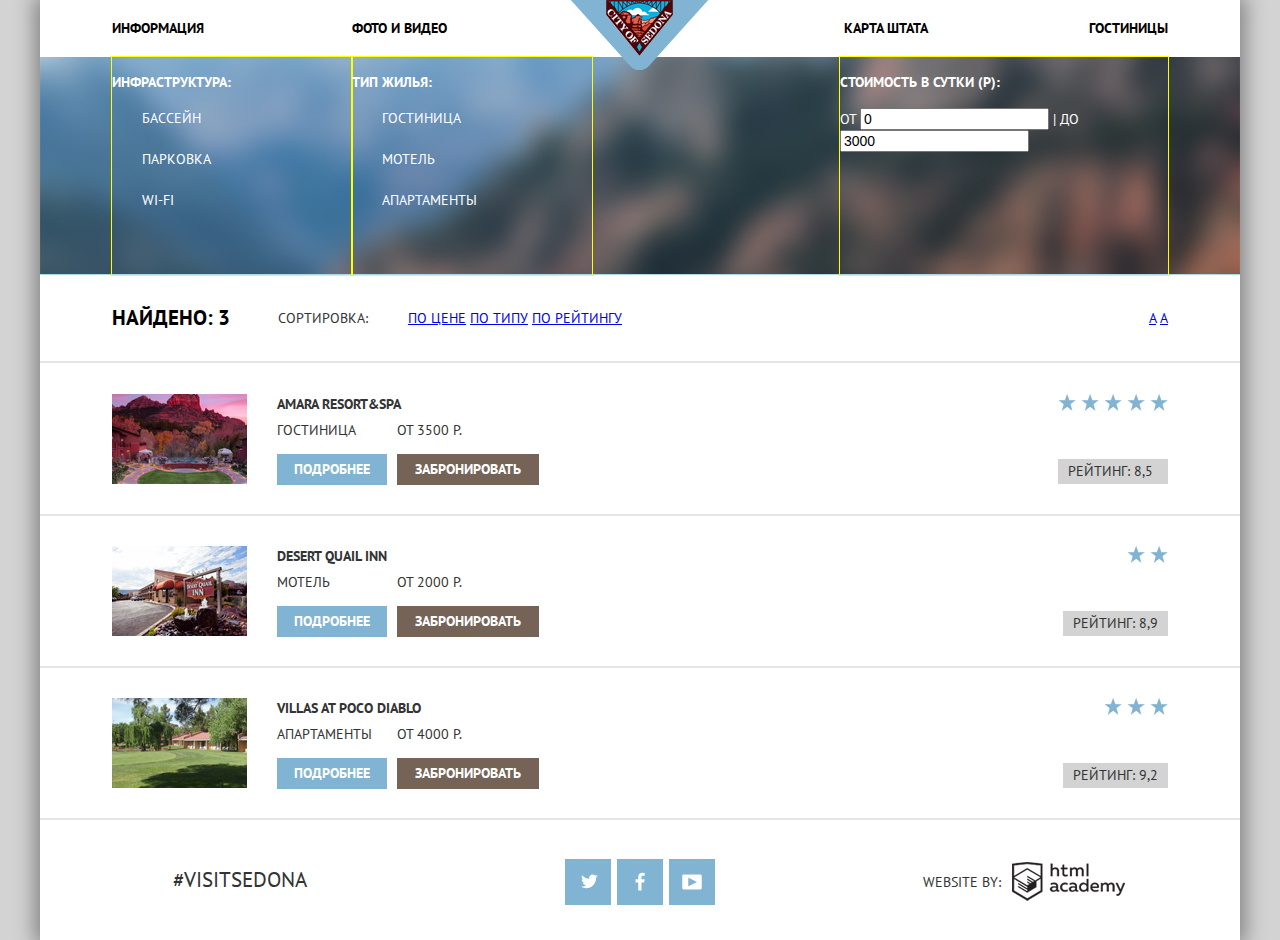
==== hotels.html @ 832a1af1 "Оформила декоративные элементы проекта" ====
<!DOCTYPE html>
<html lang="ru">
  <head>
    <meta charset="utf-8">
    <title>HTML Academy: Sedona</title>
    <link href="https://fonts.googleapis.com/css?family=PT+Sans:400,700&amp;subset=cyrillic" rel="stylesheet">
    <link rel="stylesheet" href="css/normalize.css">
    <link href="css/style.css" rel="stylesheet">
  </head>
  <body>
    <div class="container">
      <header class="main-header">
        <div class="logo">
          <a href="index.html"><img src="img/sedona-logo.png" width="138" height="70" alt="Sedona"></a> <!--лого будет абсолютно спозиционировано-->
        </div>
        <nav class="main-navigation">
          <ul>
            <li>
              <a href="#">Информация</a>
            </li>
            <li>
              <a href="#">Фото и видео</a>
            </li>
            <li>
              <a href="#">Карта штата</a>
            </li>
            <li>
              <a href="#" class="active">Гостиницы</a>
            </li>
          </ul>
        </nav>
      </header>
      <main>
        <div class="content-filter clearfix">
          <form class="appointment-form" action="#" method="post">
            <fieldset class="content-filter-item">
              <legend class="content-filter-title">Инфраструктура:</legend>
              <label class="checkbox">
                <input type="checkbox" name="pool">
              Бассейн</label>
              <label class="checkbox">
                <input type="checkbox" name="parking">
              Парковка</label>                 
              <label class="checkbox">
                <input type="checkbox" name="wifi">  
              Wi-Fi</label>             
            </fieldset>
            <fieldset class="content-filter-item">
              <legend class="content-filter-title">Тип жилья:</legend>
              <label class="checkbox">
                <input type="checkbox" name="hotel" checked>
              Гостиница</label>
              <label class="checkbox">
                <input type="checkbox" name="motel">
              Мотель</label>
              <label class="checkbox">
                <input type="checkbox" name="apartments">
              Апартаменты</label>
            </fieldset>
            <fieldset class="content-filter-item">
              <legend class="content-filter-title">Стоимость в сутки (Р):</legend>
              <div class="price-input">
                От <input class="min-price" type="number" value="0">
                <span class="separator">|</span>
                До <input class="max-price" type="number" value="3000">
              </div><!--ползунок на CSS-->
            </fieldset>
          </form>
        </div>
        <div class="sort-results clearfix">
          <b class="sort-results-item title">Найдено: <span>3</span></b>
          <span class="sort-results-item">Сортировка:</span>
          <ul class="sort-results-item">
            <li>
              <a class="btn active" href="#">По цене</a>
            </li>
            <li>
              <a class="btn" href="#">По типу</a>
            </li>
            <li>
              <a class="btn" href="#">По рейтингу</a>
            </li>
          </ul>
          <div class="sort-results-item how">
            <a class="btn" href="#">a</a>
            <a class="btn" href="#">a</a>
          </div>
        </div>      
        <div class="hotels clearfix">
          <div class="hotel-item photo">
            <img src="img/hotel-photo-1.jpg" width="135" height="90" alt="Amara Resort&amp;SPA">
          </div>
          <div class="hotel-item about">
            <p class="hotel-title">Amara Resort&amp;SPA</p>
            <div class="hotel-about-column">
              <p>Гостиница</p>
              <div class="hotel-about-btn more">
                <a href="#">Подробнее</a>
              </div>
            </div>
            <div class="hotel-about-column">
              <p>от 3500 Р.</p>
              <div class="hotel-about-btn booking">
                <a href="#">Забронировать</a>
              </div>
            </div>    
          </div>
          <div class="hotel-item rating">
            <div class="rating-stars">
              <span></span><span></span><span></span><span></span><span></span>
            </div>
            <div class="rating-number">
              <span>Рейтинг: 8,5</span>
            </div>
          </div>
        </div>
        <div class="hotels">
          <div class="hotel-item photo">
            <img src="img/hotel-photo-2.jpg" width="135" height="90" alt="Desert Quail Inn">
          </div>
          <div class="hotel-item about">
            <p class="hotel-title">Desert Quail Inn</p>
            <div class="hotel-about-column">
              <p>Мотель</p>
              <div class="hotel-about-btn more">
                <a href="#">Подробнее</a>
              </div>
            </div>
            <div class="hotel-about-column">
              <p>от 2000 Р.</p>
              <div class="hotel-about-btn booking">
                <a href="#">Забронировать</a>
              </div>
            </div>
          </div>
          <div class="hotel-item rating">
            <div class="rating-stars">
              <span></span><span></span>
            </div>
            <div class="rating-number">
              <span>Рейтинг: 8,9</span>
            </div>
          </div>
        </div>
        <div class="hotels">
          <div class="hotel-item photo">
            <img src="img/hotel-photo-3.jpg" width="135" height="90" alt="Villas at Poco Diablo">
          </div>
          <div class="hotel-item about">
            <p class="hotel-title">Villas at Poco Diablo</p>
            <div class="hotel-about-column">
              <p>Апартаменты</p>
              <div class="hotel-about-btn more">
                <a href="#">Подробнее</a>
              </div>
            </div>
            <div class="hotel-about-column">
              <p>от 4000 Р.</p>
              <div class="hotel-about-btn booking">
                <a href="#">Забронировать</a>
              </div>
            </div>
          </div>
          <div class="hotel-item rating">
            <div class="rating-stars">
              <span></span><span></span><span></span>
            </div>
            <div class="rating-number">
              <span>Рейтинг: 9,2</span>
            </div>
          </div>
        </div>
      </main>
      <footer class="main-footer clearfix">
        <div class="footer-block hashtag">
          <span>#VISITSEDONA</span>
        </div>
        <div class="footer-block social">
          <a class="social-btn social-btn-tw" href="#"></a>
          <a class="social-btn social-btn-fb" href="#"></a>
          <a class="social-btn social-btn-ytb" href="#"></a>
        </div>
        <div class="footer-block copyright">
          <p>WEBSITE BY:</p>
          <a class="btn" href="https://htmlacademy.ru">
          </a>
        </div>
      </footer>
    </div>
  </body>
</html>
---- css/style.css ----
body {
    min-width: 1280px;
    margin: 0;
    padding: 0;
    font-size: 14px;
    line-height: 21px;
    color: #333333;
    font-weight: normal;
    font-family: "PT Sans", "Arial";
    text-transform: uppercase;
    background: lightgrey;
}

.clearfix::after {
  content: "";
  display: table;
  clear: both;
}
    
h2 {
    margin: 0;
    padding: 0;
    font-size: 21px;
    line-height: 26px;
    color: #000000;
    font-weight: bold;
} 
    
b {
    font-size: 21px;
    line-height: 21px;
    color: #000000;
    font-weight: bold;
}   
    
p, 
b {
    margin: 0;
    padding: 0;
}     
    
.container {
    width: 1200px;
    margin: 0 auto;
    background: #ffffff;
    box-shadow: 0 0 20px 5px grey;
}  

.main-header {
    position: relative;
}

.main-navigation {
    min-height: 56px;
    margin: 0;
    padding: 0 72px;
}
    
.main-navigation ul {
    margin: 0;
    padding: 0;
    list-style: none;
    font-size: 0;
}    

.main-navigation li {
    display: inline-block;
    width: 240px;
    height: 56px;
    margin: 0;
    padding: 0;
    line-height: 56px;
}

.main-navigation li:first-child,
.main-navigation li:nth-child(2) {
    text-align: left;
}
    
.main-navigation li:last-child,
.main-navigation li:nth-last-child(2){
    text-align: right;
}

.main-navigation li:nth-child(3) {
    margin-left: 96px;
}

.main-navigation a {
    text-decoration: none;
    font-size: 14px;
    line-height: 21px;
    font-weight: bold;
    vertical-align: middle;
    color: #000000;
}
 
.logo {
    position: absolute;
    z-index: 10;
    left: 50%;
    margin-left: -69px;
}

.logo img {
    width: 138px;
    height: 70px;
}
 
.promo-image {
    width: 1200px;
    min-height: 510px;
    padding-top: 1px;
    text-align: center;
    background: lightblue url("../img/promo-background.jpg");
    }
     
.welcome {
    margin-top: 75px;
    margin-bottom: 6px;
}

.welcome img {
    width: 188px;
    height: 45px;
}

.to-the-gorgeous img {
     width: 256px;
     height: 30px;
}

.sedona {
    margin-top: 45px;
    margin-bottom: 50px;
}

.sedona img {
    width: 458px;
    height: 78px;
}

.because img {
    width: 296px;
    height: 80px;
}

.content-about {
    width: 576px;
    min-height: 155px;
    margin: 0 auto;
    padding-top: 58px;
    padding-left: 40px;
    padding-right: 40px;
    text-align: center;
}

.content-about h2 {
    margin-bottom: 30px;
 }
 
 .feauters {
    min-height: 256px;
}


.feauters.with-photo {
    background-color: #81b3d2;
    color: #ffffff;
}

 .feauters-item.photo {
    width: 800px;
    line-height: 0;
   }    
    
.feauters-item {
    float: left;
    width: 400px;
    min-height: 256px;
    text-align: center;
}  

.feauters-item img {
    width: 800px;
    height: 256px;
}

.with-icon .feauters-item {
    min-height: 330px;
}

.feauters-name {
    display: block;
    margin-top: 56px;
    margin-left: 135px;
    margin-right: 135px;
}

.with-icon .feauters-name {
    position: relative;
    padding-top: 106px;
}

.with-icon .feauters-name::before {
    content: "";
    position: absolute;
    top: 6px;
    left: 50%;
    margin-left: -40px;
    display: block;
    width: 80px;
    height: 80px;
    background: url("../img/sprite-icons.png") no-repeat;
}

.feauters-name.housing::before {
    background-position: -2px -85px;
}

.feauters-name.food::before {
    background-position: -2px -5px;
}

.feauters-name.souvenirs::before {
    background-position: 2px -168px;
}


.with-photo .feauters-name {
    color: #ffffff;
} 

.feauters-name span {
    display: inline-block;
    vertical-align: top;
    white-space: nowrap;
}

.feauters.last {
    background-color: lightgrey;
}

.feauters.last .feauters-name {
    margin-top: 48px;
}

.feauters-item p {
    margin-left: 65px;
    margin-right: 65px;
}

.with-photo p {
    margin-left: 35px;
    margin-right: 35px;
}

.with-photo span {
    display: inline-block;
    white-space: nowrap;
}

.with-icon p {
    margin-top: 26px;
    margin-left: 50px;
    margin-right: 50px;
}

.feauter-number {
    margin-top: 24px;
    margin-bottom: 24px;
}
    
.feauters-item.photo {
    width: 800px;
}    
     
.search {
    width: 576px;
    min-height: 236px;
    margin: 0 auto;
    padding-top: 56px;
    padding-left: 42px;
    padding-right: 42px;
    text-align: center;
}   
    
.search h2 {
    font-size: 30px;
    margin-bottom: 32px;
}  

.search span {
    display: inline-block;
    vertical-align: top;
    white-space: nowrap;
}
    
.map {
    position: relative;
    width: 1200px;
    height: 473px;
}    
    
.form {
    position: absolute;
    top: -86px;
    left: 50%;
    margin-left: -284px;
    width:568px;
    height: 482px;
    background: #ffffff;
}

.search-hotel .form-title {
    height: 86px;
    background: #766357;
    line-height: 86px;
    text-align: center;
    vertical-align: middle;
    font-size: 21px;
    font-weight: bold;
    color: #ffffff;
}

.search-form {
    width: 458px;
    height: 286px;
    margin: 53px 56px;
}

.search-element {
    width: 458px;
    height: 38px;
    font-weight: bold;
    padding: 0;
    margin: 0;
    margin-bottom: 30px;
    text-align: left;
    line-height: 38px;
    vertical-align: middle;
}

.search-element input[type="date"] {
    display: inline-block;
    vertical-align: top;
    width: 345px;
    height: 38px;
    background:gray;
    border: none;
}

.input-date {
    display: inline-block;
    text-align: right;
}

.calendar {
    display: none;
}

.btn.find {
    background: #81b3d2;
}

.main-footer {
    font-size: 0;
    text-align: center;
}
    
.footer-block {
    float: left;
    width: 400px;
    min-height: 120px;
    line-height: 120px;
    font-size: 21px;
    vertical-align: middle;
}

.footer-block p {
    display: inline-block;
    vertical-align: middle;
    font-size: 14px;
    line-height: 0;
} 

.social-btn {
    position: relative;
    display: inline-block;
    vertical-align: middle;
    width: 46px;
    height: 46px;
    background-color: #81b3d2;
}

.social-btn:hover {
    background-color: #669ec0;
}

.social-btn:active {
    background-color: #5496bd;
}

.social-btn::before,
.social-btn:active::before {
    content: "";
    position: absolute;
    top: 50%;
    left: 50%;
    width: 20px;
    height: 20px;
    margin-left: -10px;
    margin-top: -10px;
    background: url("../img/spritesheet.png") no-repeat;
}

.social-btn.social-btn-tw::before {
    background-position: -2px -372px;
}

.social-btn.social-btn-fb::before {
    background-position: 0px -289px;
}

.social-btn.social-btn-ytb::before {
    background-position: -5px -422px;
}

.social-btn:active::before {
    opacity: 0.3;
}

.copyright .btn {
    display: inline-block;
    vertical-align: middle;
    width: 150px;
    height: 50px;
    background: url("../img/sprite-logo.png") no-repeat 0 0;
}

.copyright .btn:hover {
    background-position: 0 -98px;
}

.copyright .btn:active {
    background-position: 0 -49px;
}

/*hotels.html*/

.content-filter {
    padding-left: 72px;
    padding-right: 72px;
    padding-top: 1px;
    color: #ffffff;
    background: lightblue 

url("../img/filter-promo-background.jpg") no-repeat;
}   
    
.content-filter-item {
    float: left;
    width: 240px;
    min-height: 218px;
    margin: 0;
    padding: 0;
    outline: 1px solid yellow;
}

.content-filter-item:last-child {
    float: right;
    width: 328px;
}

.content-filter-title {
    padding-top: 15px;
    padding-bottom: 15px;
    font-weight: bold;
}

input[type="checkbox"] {
    display: none;
}

label.checkbox {
    display: block;
    margin-left: 30px;
    margin-bottom: 20px;
    cursor: pointer;
    
}
    
fieldset {
    border: none;
}    
    
.sort-results {
    min-height: 86px;
    margin-bottom: 1px;
    padding-right: 72px;
    padding-left: 72px;
    vertical-align: middle;
    line-height: 86px;
    border-bottom: 2px solid #e5e5e5;
}    
    
.sort-results-item {
    float:left;
    max-width: 600px;
    margin: 0;
    padding: 0;
    text-align: left;
}

.sort-results-item:last-child {
    float: right;
}

.sort-results-item li {
    display: inline-block;
    vertical-align: top;
}

.sort-results-item.title {
    width: 136px;
    margin-right: 30px;
    vertical-align: middle;
    line-height: 86px;
}
    
span.sort-results-item {
    margin-right: 40px;
} 

.hotels {
    padding-right: 72px;
    padding-left: 72px;
    min-height: 150px;
    border-bottom: 2px solid #e5e5e5;
}

.hotel-item {
    float: left;
    min-height: 90px;
    margin-top: 30px;
}
    
.hotel-item:last-child {
    float: right;
}    

.hotel-item.photo {
    float: left;
    width: 135px;
    margin-right: 30px;
    line-height: 0;
}

.hotel-item.about {
    min-width: 260px;
}

.hotel-title {
    font-weight: bold;
    margin: 0;
    padding: 0;
    margin-bottom: 5px;
}

.hotel-about-column {
    display: inline-block;
    vertical-align: top;
    margin-right: 6px;
}

.hotel-about-column p {
    margin-bottom: 13px;
}

.hotel-about-btn {
    text-decoration: none;
    text-align: center;
    padding: 5px 0;
}

.hotel-about-btn a{
    text-decoration: none;
    color: #ffffff;
    font-weight: bold;
}

.hotel-about-btn.more {
    width: 110px;
    background-color: #81b3d2;
}

.hotel-about-btn.booking {
    width: 142px;
    background-color: #766357;
}

.rating-number {
    margin-top: 44px;
    padding: 2px 10px;
    background: lightgrey;
}

.rating-stars {
    text-align: right;
}

.rating-stars span {
    display: inline-block;
    vertical-align: top;
    margin-right: 5px;
    width: 18px;
    height: 18px;
    background: url("../img/spritesheet.png") no-repeat -5px -347px;
}

.rating-stars span:last-child {
    margin-right: 0;
}
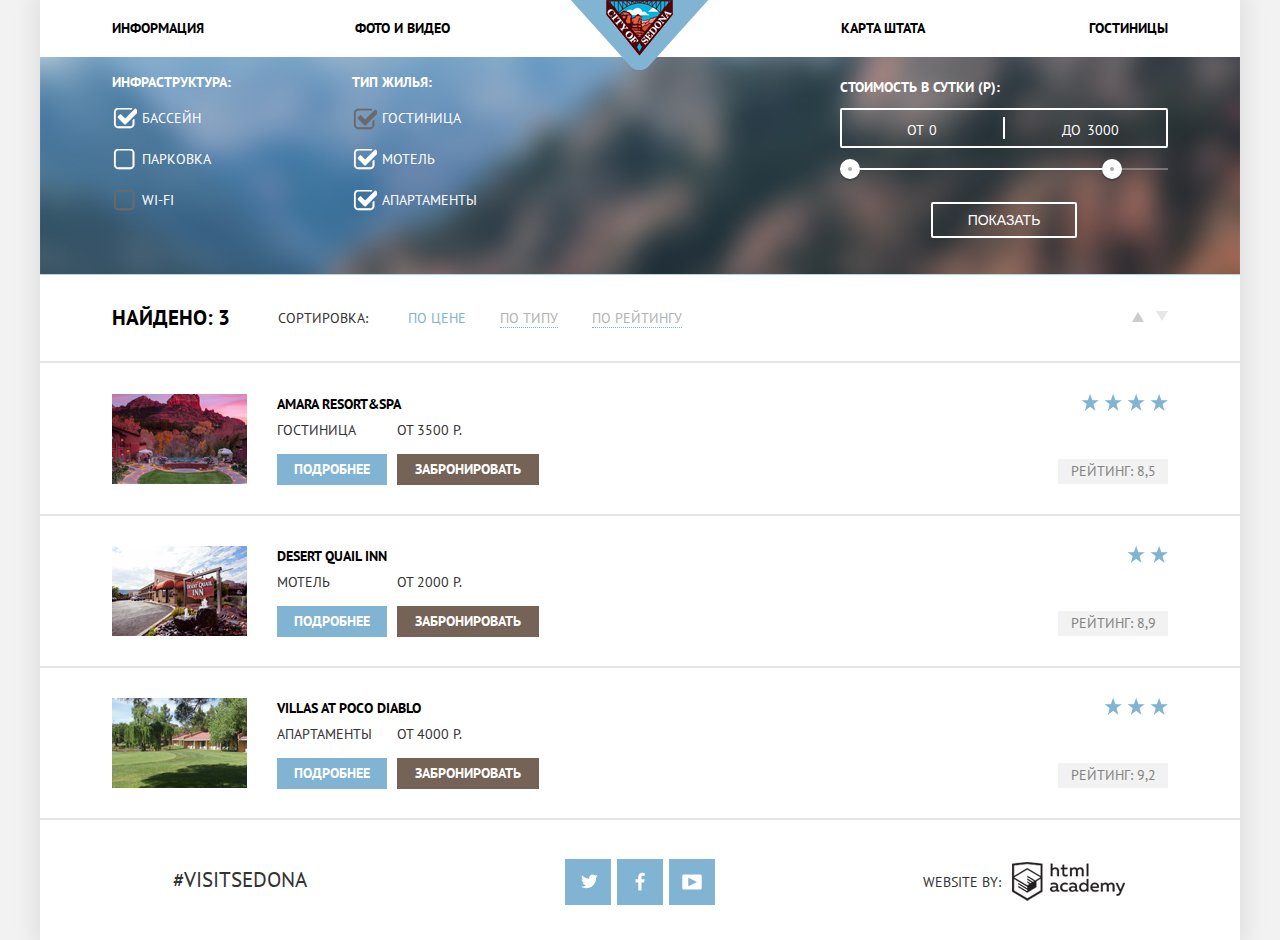
==== commit 207938ee: "Оформила контент личного проекта" ====
--- a/hotels.html
+++ b/hotels.html
@@ -1,4 +1,4 @@
-<!DOCTYPE html>
+﻿<!DOCTYPE html>
 <html lang="ru">
   <head>
     <meta charset="utf-8">
@@ -11,21 +11,21 @@
     <div class="container">
       <header class="main-header">
         <div class="logo">
-          <a href="index.html"><img src="img/sedona-logo.png" width="138" height="70" alt="Sedona"></a> <!--лого будет абсолютно спозиционировано-->
+          <a href="index.html"><img src="img/sedona-logo.png" width="138" height="70" alt="Sedona"></a> 
         </div>
         <nav class="main-navigation">
           <ul>
-            <li>
+            <li class="main-navigation-item">
               <a href="#">Информация</a>
             </li>
-            <li>
+            <li class="main-navigation-item">
               <a href="#">Фото и видео</a>
             </li>
-            <li>
+            <li class="main-navigation-item">
               <a href="#">Карта штата</a>
             </li>
-            <li>
-              <a href="#" class="active">Гостиницы</a>
+            <li class="main-navigation-item">
+              <a href="hotels.html">Гостиницы</a>
             </li>
           </ul>
         </nav>
@@ -36,34 +36,56 @@
             <fieldset class="content-filter-item">
               <legend class="content-filter-title">Инфраструктура:</legend>
               <label class="checkbox">
-                <input type="checkbox" name="pool">
-              Бассейн</label>
+                <input type="checkbox" checked name="pool">
+                <span class="checkbox-indicator"></span>
+                Бассейн
+              </label>
               <label class="checkbox">
                 <input type="checkbox" name="parking">
-              Парковка</label>                 
-              <label class="checkbox">
-                <input type="checkbox" name="wifi">  
-              Wi-Fi</label>             
+                <span class="checkbox-indicator"></span>
+                Парковка
+              </label>                 
+              <label class="checkbox">
+                <input type="checkbox" name="wifi" disabled>
+                <span class="checkbox-indicator"></span>
+                Wi-Fi
+              </label>             
             </fieldset>
             <fieldset class="content-filter-item">
               <legend class="content-filter-title">Тип жилья:</legend>
               <label class="checkbox">
-                <input type="checkbox" name="hotel" checked>
-              Гостиница</label>
-              <label class="checkbox">
-                <input type="checkbox" name="motel">
-              Мотель</label>
-              <label class="checkbox">
-                <input type="checkbox" name="apartments">
-              Апартаменты</label>
+                <input type="checkbox" name="hotel" checked disabled>
+                <span class="checkbox-indicator"></span>
+                Гостиница
+              </label>
+              <label class="checkbox">
+                <input type="checkbox" name="motel" checked>
+                <span class="checkbox-indicator"></span>
+                Мотель
+              </label>
+              <label class="checkbox">
+                <input type="checkbox" name="apartments" checked>
+                <span class="checkbox-indicator"></span>
+                Апартаменты
+              </label>
             </fieldset>
-            <fieldset class="content-filter-item">
+            <fieldset class="content-filter-item filter-range">
               <legend class="content-filter-title">Стоимость в сутки (Р):</legend>
               <div class="price-input">
-                От <input class="min-price" type="number" value="0">
-                <span class="separator">|</span>
-                До <input class="max-price" type="number" value="3000">
-              </div><!--ползунок на CSS-->
+                <label class="min-price">от <input type="text" name="min-price" value="0"></label>
+                <label class="max-price">до <input type="text" name="max-price" value="3000"></label>
+              </div>
+              <div class="range-controls">
+                <div class="scale">
+                  <div class="bar">
+                  </div>
+                  <div class="range-toggle range-toggle-min">
+                  </div>
+                  <div class="range-toggle range-toggle-max">
+                  </div>
+                </div>
+              </div>
+              <button class="btn-transparent" type="submit">Показать</button>
             </fieldset>
           </form>
         </div>
@@ -72,18 +94,18 @@
           <span class="sort-results-item">Сортировка:</span>
           <ul class="sort-results-item">
             <li>
-              <a class="btn active" href="#">По цене</a>
+              <a class="btn sorting active" href="#">По цене</a>
             </li>
             <li>
-              <a class="btn" href="#">По типу</a>
+              <a class="btn sorting" href="#">По типу</a>
             </li>
             <li>
-              <a class="btn" href="#">По рейтингу</a>
+              <a class="btn sorting" href="#">По рейтингу</a>
             </li>
           </ul>
-          <div class="sort-results-item how">
-            <a class="btn" href="#">a</a>
-            <a class="btn" href="#">a</a>
+          <div class="sort-results-item">
+            <a class="btn arrow arrow-down" href="#"></a>
+            <a class="btn arrow arrow-up active" href="#"></a>
           </div>
         </div>      
         <div class="hotels clearfix">
@@ -91,7 +113,7 @@
             <img src="img/hotel-photo-1.jpg" width="135" height="90" alt="Amara Resort&amp;SPA">
           </div>
           <div class="hotel-item about">
-            <p class="hotel-title">Amara Resort&amp;SPA</p>
+            <a class="hotel-title" href="#">Amara Resort&amp;SPA</a>
             <div class="hotel-about-column">
               <p>Гостиница</p>
               <div class="hotel-about-btn more">
@@ -107,7 +129,7 @@
           </div>
           <div class="hotel-item rating">
             <div class="rating-stars">
-              <span></span><span></span><span></span><span></span><span></span>
+              <span></span><span></span><span></span><span></span>
             </div>
             <div class="rating-number">
               <span>Рейтинг: 8,5</span>
@@ -119,7 +141,7 @@
             <img src="img/hotel-photo-2.jpg" width="135" height="90" alt="Desert Quail Inn">
           </div>
           <div class="hotel-item about">
-            <p class="hotel-title">Desert Quail Inn</p>
+            <a class="hotel-title" href="#">Desert Quail Inn</a>
             <div class="hotel-about-column">
               <p>Мотель</p>
               <div class="hotel-about-btn more">
@@ -147,7 +169,7 @@
             <img src="img/hotel-photo-3.jpg" width="135" height="90" alt="Villas at Poco Diablo">
           </div>
           <div class="hotel-item about">
-            <p class="hotel-title">Villas at Poco Diablo</p>
+            <a class="hotel-title" href="#">Villas at Poco Diablo</a>
             <div class="hotel-about-column">
               <p>Апартаменты</p>
               <div class="hotel-about-btn more">
@@ -182,8 +204,7 @@
         </div>
         <div class="footer-block copyright">
           <p>WEBSITE BY:</p>
-          <a class="btn" href="https://htmlacademy.ru">
-          </a>
+          <a class="btn" href="https://htmlacademy.ru"></a>
         </div>
       </footer>
     </div>
--- a/css/style.css
+++ b/css/style.css
@@ -6,9 +6,9 @@
     line-height: 21px;
     color: #333333;
     font-weight: normal;
-    font-family: "PT Sans", "Arial";
+    font-family: "PT Sans", "Arial", san-serif;
     text-transform: uppercase;
-    background: lightgrey;
+    background-color: #f2f2f2;
 }
 
 .clearfix::after {
@@ -42,8 +42,8 @@
 .container {
     width: 1200px;
     margin: 0 auto;
-    background: #ffffff;
-    box-shadow: 0 0 20px 5px grey;
+    background-color: #ffffff;
+    box-shadow: 0 0 20px 5px #dedede;
 }  
 
 .main-header {
@@ -53,37 +53,39 @@
 .main-navigation {
     min-height: 56px;
     margin: 0;
-    padding: 0 72px;
+    padding: 0;
 }
     
 .main-navigation ul {
     margin: 0;
-    padding: 0;
+    padding-left: 6%;
+    padding-right: 6%;
     list-style: none;
     font-size: 0;
+    
 }    
 
-.main-navigation li {
-    display: inline-block;
-    width: 240px;
+.main-navigation-item {
+    display: inline-block;
+    width: 20%;
     height: 56px;
     margin: 0;
-    padding: 0;
     line-height: 56px;
 }
 
-.main-navigation li:first-child,
-.main-navigation li:nth-child(2) {
+.main-navigation-item:first-child,
+.main-navigation-item:nth-child(2) {
     text-align: left;
 }
-    
-.main-navigation li:last-child,
-.main-navigation li:nth-last-child(2){
+
+
+.main-navigation-item:last-child,
+.main-navigation-item:nth-child(3){
     text-align: right;
 }
 
-.main-navigation li:nth-child(3) {
-    margin-left: 96px;
+.main-navigation-item:nth-child(3) {
+    margin-left: 20%;
 }
 
 .main-navigation a {
@@ -94,6 +96,34 @@
     vertical-align: middle;
     color: #000000;
 }
+
+.main-navigation-item:nth-child(2) a {
+    padding-left: 15%;
+}
+
+.main-navigation-item:nth-child(3) a {
+    padding-right: 15%;
+}
+
+.main-navigation a:hover {
+    color: #bcd6e7;
+}
+
+.main-navigation a:active {
+    color: #b7b7b7;
+}
+
+.main-navigation a.active {
+    color: #766357;
+}
+
+.main-navigation a.active:hover {
+    color: #604e43;
+}
+
+.main-navigation a.active:active {
+    color: #d6d0cc;
+}
  
 .logo {
     position: absolute;
@@ -112,8 +142,10 @@
     min-height: 510px;
     padding-top: 1px;
     text-align: center;
-    background: lightblue url("../img/promo-background.jpg");
-    }
+    background:
+    url("../img/promo-background-mask.png") no-repeat 0 454px, 
+    url("../img/promo-background.jpg") no-repeat;
+}
      
 .welcome {
     margin-top: 75px;
@@ -211,7 +243,7 @@
     display: block;
     width: 80px;
     height: 80px;
-    background: url("../img/sprite-icons.png") no-repeat;
+    background: transparent url("../img/sprite-icons.png") no-repeat;
 }
 
 .feauters-name.housing::before {
@@ -238,7 +270,7 @@
 }
 
 .feauters.last {
-    background-color: lightgrey;
+    background-color: #eeeeee;
 }
 
 .feauters.last .feauters-name {
@@ -302,14 +334,15 @@
     height: 473px;
 }    
     
-.form {
+.modal-form {
     position: absolute;
     top: -86px;
     left: 50%;
     margin-left: -284px;
     width:568px;
     height: 482px;
-    background: #ffffff;
+    color: #000000;
+    background-color: #ffffff;
 }
 
 .search-hotel .form-title {
@@ -338,7 +371,21 @@
     margin-bottom: 30px;
     text-align: left;
     line-height: 38px;
-    vertical-align: middle;
+}
+
+.search-element input {
+    font-size: 14px;
+    line-height: 21px;
+    color: #000000;
+    font-weight: bold;
+    font-family: "PT Sans", "Arial", san-serif;
+}
+
+.date-label {
+    display: inline-block;
+    vertical-align: top;
+    width: 110px;
+    line-height: 38px;
 }
 
 .search-element input[type="date"] {
@@ -346,21 +393,140 @@
     vertical-align: top;
     width: 345px;
     height: 38px;
-    background:gray;
+    margin-left: -3px;
+    background-color: #f2f2f2;
     border: none;
 }
 
+.search-element input[type="date"]:focus {
+    background: #ffffff;
+    border: -1px solid #ebebeb;
+    cursor: pointer;
+}
+
+.search-element input[type="date"]:hover {
+    background: #ebebeb;
+    cursor: pointer;
+}
+
 .input-date {
     display: inline-block;
+    vertical-align: top;
     text-align: right;
 }
 
-.calendar {
-    display: none;
+.search-element.calendar {
+    position: relative;
+}
+
+.search-element.calendar::after {
+    content: "";
+    position: absolute;
+    top: 8px;
+    right: 8px;
+    width: 24px;
+    height: 24px;
+    background: transparent url("../img/spritesheet.png") no-repeat -4px -65px;
+}
+
+.search-element.calendar:hover::after{
+    background-position: -4px -129px;
+    cursor: pointer;
+}
+
+.search-element.calendar:active::after{
+    background-position: -4px -97px;
+    cursor: pointer;
+}
+
+.search-element-item {
+    display: inline-block;
+    vertical-align: top;
+    height: 38px;
+    text-align: center;
+    font-size: 0;
+}
+
+.search-element-item.adults {
+    margin-right: 54px;
+}
+
+.search-element-item label {
+    width: 100px;
+    font-size: 14px;
+}
+
+.search-element-item:first-child label {
+    margin-right: 40px;
+}
+
+.search-element-item:last-child label {
+    margin-right: 25px;
+}
+
+.search-element-item span {
+    display: inline-block;
+    vertical-align: top;
+    width: 25px;
+    font-size: 21px;
+    font-weight: bold;
+    color: #a9a9a9;
+    background-color: #f2f2f2;
+}
+
+.search-element-item span:hover {
+    color: #000000;
+    cursor: pointer;
+}
+
+.search-element-item span:active {
+    color: #81b3d2;
+    cursor: pointer;
+}
+
+.search-element-item .minus {
+    text-align: right;
+}
+
+.search-element-item .plus {
+    text-align: left;
+}
+
+.search-element-item input[type="number"] {
+    display: inline-block;
+    vertical-align: top;
+    width: 62px;
+    height: 38px;
+    padding: 0;
+    text-align: center;
+    background-color: #f2f2f2;
+    border: none;
 }
 
 .btn.find {
-    background: #81b3d2;
+    display: block;
+    width: 458px;
+    height: 60px;
+    margin-top: 54px;
+    Font-size: 21px;
+    font-weight: bold;
+    text-decoration: none;
+    color: #ffffff;
+    text-align: center;
+    vertical-align: middle;
+    line-height: 60px;
+    background-color: #81b3d2;
+}
+
+.btn.find:hover {
+    background-color: #669ec0;
+    
+}
+
+.btn.find:active {
+    color: #88b6d1;
+    background-color: #5496bd;
+    
 }
 
 .main-footer {
@@ -453,10 +619,12 @@
     padding-right: 72px;
     padding-top: 1px;
     color: #ffffff;
-    background: lightblue 
-
-url("../img/filter-promo-background.jpg") no-repeat;
-}   
+    background: lightblue url("../img/filter-promo-background.jpg") no-repeat;
+}
+
+fieldset {
+    border: none;
+}
     
 .content-filter-item {
     float: left;
@@ -464,7 +632,6 @@
     min-height: 218px;
     margin: 0;
     padding: 0;
-    outline: 1px solid yellow;
 }
 
 .content-filter-item:last-child {
@@ -478,21 +645,154 @@
     font-weight: bold;
 }
 
+.filter-range .content-filter-title {
+    padding-top: 20px;
+    padding-bottom: 10px;
+}
+
 input[type="checkbox"] {
     display: none;
 }
 
 label.checkbox {
+    position: relative;
     display: block;
-    margin-left: 30px;
+    margin-right: 100px;
     margin-bottom: 20px;
+    padding-left: 30px;
     cursor: pointer;
-    
-}
-    
-fieldset {
+}
+
+input[type="checkbox"] + .checkbox-indicator::before {
+    content: "";
+    position: absolute;
+    left: 0;
+    width: 25px;
+    height: 23px;
+    background: url("../img/spritesheet.png") no-repeat -4px -162px;
+}
+
+label.checkbox:hover input[type="checkbox"] + .checkbox-indicator::before {
+    background-position: -4px -162px;
+}
+
+input[type="checkbox"]:disabled + .checkbox-indicator::before {
+    background-position: -4px -258px;
+}
+
+input[type="checkbox"]:checked + .checkbox-indicator::before {
+    background-position: -4px -194px;
+}
+
+label.checkbox:hover input[type="checkbox"]:checked + .checkbox-indicator::before {
+    background-position: -4px -194px;
+}
+
+input[type="checkbox"]:checked:disabled + .checkbox-indicator::before {
+    background-position: -4px -225px;
+}
+
+.price-input {
+    position: relative;
+    height: 36px;
+    margin-bottom: 20px;
+    font-size: 0;
+    border: 2px solid #ffffff;
+    border-radius: 2px;
+}
+
+.price-input::after {
+    content: "";
+    position: absolute;
+    top: 50%;
+    left: 50%;
+    width: 2px;
+    height: 22px;
+    background: #ffffff;
+    transform: translate(-50%, -50%);
+}
+
+.price-input label {
+    display: inline-block;
+    font-size: 14px;
+    line-height: 38px;
+    vertical-align: top;
+    cursor: pointer;
+}
+
+.price-input .min-price,
+.price-input .max-price {
+    width: 90px;
+    padding-left: 65px;
+}
+
+.price-input input {
+    width: 50px;
+    margin: 0;
+    color: inherit;
+    font: inherit;
+    background: none;
     border: none;
-}    
+}
+
+.range-controls {
+  position: relative;
+  margin-bottom: 32px;
+}
+
+.range-controls .scale {
+    height: 2px;
+    background: rgba(255, 255, 255, 0.3);
+}
+
+.range-controls .bar {
+    width: 80%;
+    height: 2px;
+    background-color: #ffffff;
+}
+
+.range-toggle {
+    position: absolute;
+    top: -9px;
+    width: 4px;
+    height: 4px;
+    background-color: #ababab;
+    border: 8px solid #ffffff;
+    border-radius: 50%;
+    box-shadow: 0 2px 1px 0 rgba(0, 1, 1, 0.2);
+    cursor: pointer;
+}
+
+.range-toggle-min {
+    left: 0;
+}
+
+.range-toggle-max {
+    left: 80%;
+}
+
+.range-toggle:hover {
+  background-color: #1c4f80;
+}
+
+.btn-transparent {
+    display: block;
+    margin: 0 auto;
+    padding: 6px 35px;
+    font-size: 14px;
+    line-height: 20px;
+    color: #ffffff;
+    text-transform: uppercase;
+    background: transparent;
+    border: 2px solid #ffffff;
+    border-radius: 2px;
+    cursor: pointer;
+}
+
+.btn-transparent:hover {
+    color: #000000;
+    background-color: #ffffff;
+}
     
 .sort-results {
     min-height: 86px;
@@ -519,6 +819,7 @@
 .sort-results-item li {
     display: inline-block;
     vertical-align: top;
+    margin-right: 30px;
 }
 
 .sort-results-item.title {
@@ -527,10 +828,63 @@
     vertical-align: middle;
     line-height: 86px;
 }
+
+.sort-results-item .sorting {
+    color: #b2b2b2;
+    text-decoration: none;
+    border-bottom: 1px dotted #81b3d2;
+}
+
+.sorting.active {
+    color: #81b3d2;
+    text-decoration: none;
+    border-bottom: none;
+}
+
+.sort-results-item .sorting:hover {
+    color: #81b3d2;
+}
+
+.sort-results-item .sorting:active {
+    color: #000000;
+    border-bottom: none;
+}
     
 span.sort-results-item {
     margin-right: 40px;
+
 } 
+
+.sort-results-item .arrow {
+    position: relative;
+    display: inline-block;
+    vertical-align: middle;
+    min-width: 15px;
+    min-height: 15px;
+    margin-left: 5px;
+}
+
+.sort-results-item .arrow::before {
+    content: "";
+    position: absolute;
+    left: 3px; bottom: 0px; 
+    border: 6px solid transparent; 
+    border-top: 10px solid #cccccc;
+}
+
+.sort-results-item .arrow.active::before {
+    border-top-color: #e7e7e7;
+}
+
+.sort-results-item .arrow:hover::before {
+    border-top-color: #000000;
+}
+
+.sort-results-item .arrow-down::before {
+    bottom: 5px;
+    transform: rotate(180deg);
+    
+}
 
 .hotels {
     padding-right: 72px;
@@ -561,10 +915,21 @@
 }
 
 .hotel-title {
+    display: block;
     font-weight: bold;
     margin: 0;
+    margin-bottom: 5px;
     padding: 0;
-    margin-bottom: 5px;
+    color: #000000;
+    text-decoration: none;
+}
+
+.hotel-title:hover {
+    color: lightblue;
+}
+
+.hotel-title:active {
+    color: lightgrey;
 }
 
 .hotel-about-column {
@@ -594,15 +959,41 @@
     background-color: #81b3d2;
 }
 
+.hotel-about-btn.more:hover {
+    background-color: #669ec0;
+}
+
+.hotel-about-btn.more:active {
+    color: #88b6d1;
+    background-color: #5496bd;
+}
+
+.hotel-about-btn.more a:active,
+.hotel-about-btn.booking a:active {
+    opacity: 0.3;
+}
+
 .hotel-about-btn.booking {
     width: 142px;
     background-color: #766357;
 }
 
+.hotel-about-btn.booking:hover {
+    background-color: #604e43;
+}
+
+.hotel-about-btn.booking:active {
+    color: #857871;
+    background-color: #503e33;
+}
+
 .rating-number {
+    width: 110px;
     margin-top: 44px;
-    padding: 2px 10px;
-    background: lightgrey;
+    padding: 2px 0;
+    text-align: center;
+    background-color: #f2f2f2;
+    color: #828282;
 }
 
 .rating-stars {
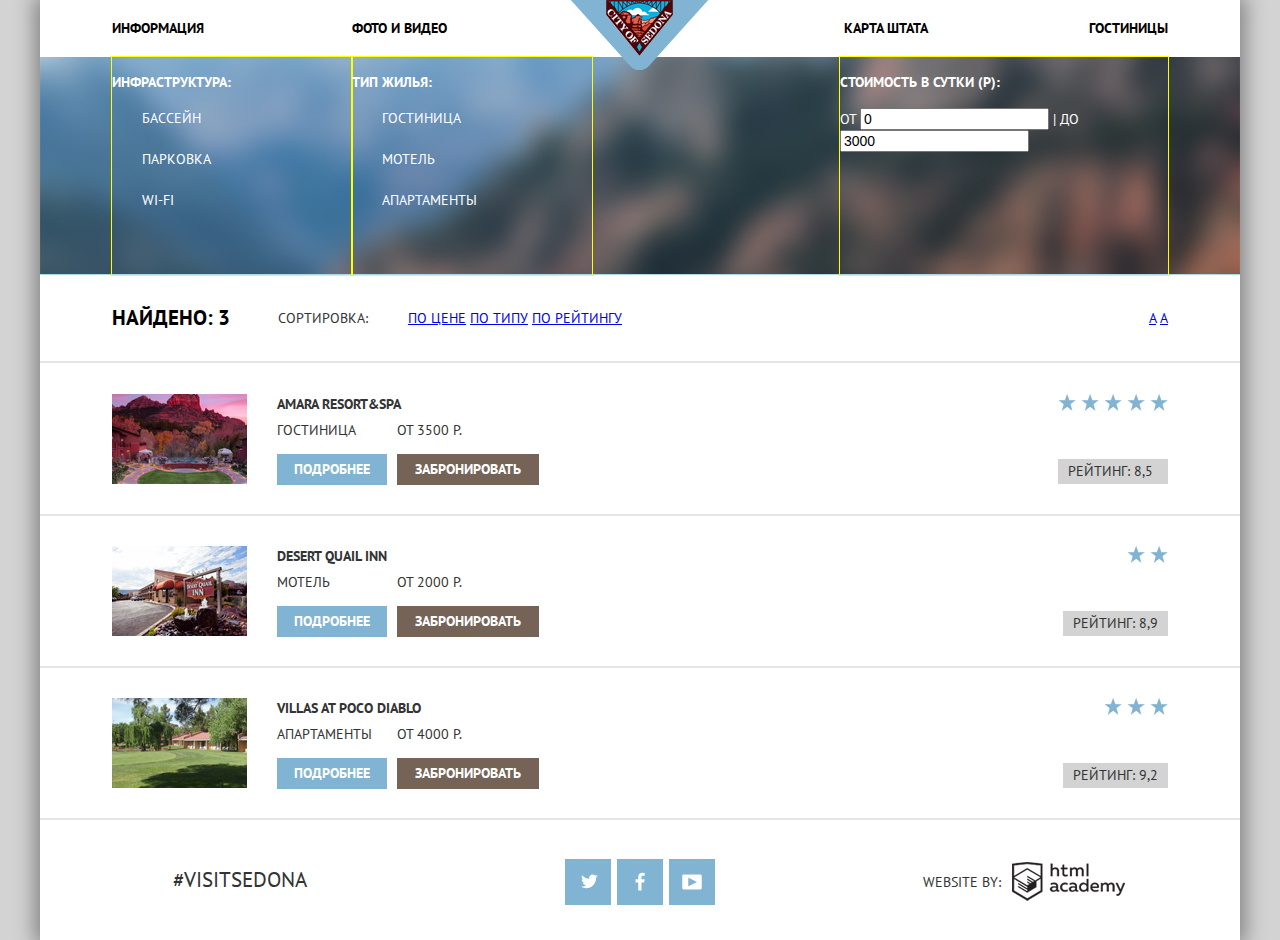
==== commit 95f3cdcb: "Внесла правки в личный проект" ====
--- a/hotels.html
+++ b/hotels.html
@@ -1,4 +1,4 @@
-﻿<!DOCTYPE html>
+<!DOCTYPE html>
 <html lang="ru">
   <head>
     <meta charset="utf-8">
@@ -11,21 +11,21 @@
     <div class="container">
       <header class="main-header">
         <div class="logo">
-          <a href="index.html"><img src="img/sedona-logo.png" width="138" height="70" alt="Sedona"></a> 
+          <a href="index.html"><img src="img/sedona-logo.png" width="138" height="70" alt="Sedona"></a> <!--лого будет абсолютно спозиционировано-->
         </div>
         <nav class="main-navigation">
           <ul>
-            <li class="main-navigation-item">
+            <li>
               <a href="#">Информация</a>
             </li>
-            <li class="main-navigation-item">
+            <li>
               <a href="#">Фото и видео</a>
             </li>
-            <li class="main-navigation-item">
+            <li>
               <a href="#">Карта штата</a>
             </li>
-            <li class="main-navigation-item">
-              <a href="hotels.html">Гостиницы</a>
+            <li>
+              <a href="#" class="active">Гостиницы</a>
             </li>
           </ul>
         </nav>
@@ -36,56 +36,34 @@
             <fieldset class="content-filter-item">
               <legend class="content-filter-title">Инфраструктура:</legend>
               <label class="checkbox">
-                <input type="checkbox" checked name="pool">
-                <span class="checkbox-indicator"></span>
-                Бассейн
-              </label>
+                <input type="checkbox" name="pool">
+              Бассейн</label>
               <label class="checkbox">
                 <input type="checkbox" name="parking">
-                <span class="checkbox-indicator"></span>
-                Парковка
-              </label>                 
+              Парковка</label>                 
               <label class="checkbox">
-                <input type="checkbox" name="wifi" disabled>
-                <span class="checkbox-indicator"></span>
-                Wi-Fi
-              </label>             
+                <input type="checkbox" name="wifi">  
+              Wi-Fi</label>             
             </fieldset>
             <fieldset class="content-filter-item">
               <legend class="content-filter-title">Тип жилья:</legend>
               <label class="checkbox">
-                <input type="checkbox" name="hotel" checked disabled>
-                <span class="checkbox-indicator"></span>
-                Гостиница
-              </label>
+                <input type="checkbox" name="hotel" checked>
+              Гостиница</label>
               <label class="checkbox">
-                <input type="checkbox" name="motel" checked>
-                <span class="checkbox-indicator"></span>
-                Мотель
-              </label>
+                <input type="checkbox" name="motel">
+              Мотель</label>
               <label class="checkbox">
-                <input type="checkbox" name="apartments" checked>
-                <span class="checkbox-indicator"></span>
-                Апартаменты
-              </label>
+                <input type="checkbox" name="apartments">
+              Апартаменты</label>
             </fieldset>
-            <fieldset class="content-filter-item filter-range">
+            <fieldset class="content-filter-item">
               <legend class="content-filter-title">Стоимость в сутки (Р):</legend>
               <div class="price-input">
-                <label class="min-price">от <input type="text" name="min-price" value="0"></label>
-                <label class="max-price">до <input type="text" name="max-price" value="3000"></label>
-              </div>
-              <div class="range-controls">
-                <div class="scale">
-                  <div class="bar">
-                  </div>
-                  <div class="range-toggle range-toggle-min">
-                  </div>
-                  <div class="range-toggle range-toggle-max">
-                  </div>
-                </div>
-              </div>
-              <button class="btn-transparent" type="submit">Показать</button>
+                От <input class="min-price" type="number" value="0">
+                <span class="separator">|</span>
+                До <input class="max-price" type="number" value="3000">
+              </div><!--ползунок на CSS-->
             </fieldset>
           </form>
         </div>
@@ -94,18 +72,18 @@
           <span class="sort-results-item">Сортировка:</span>
           <ul class="sort-results-item">
             <li>
-              <a class="btn sorting active" href="#">По цене</a>
+              <a class="btn active" href="#">По цене</a>
             </li>
             <li>
-              <a class="btn sorting" href="#">По типу</a>
+              <a class="btn" href="#">По типу</a>
             </li>
             <li>
-              <a class="btn sorting" href="#">По рейтингу</a>
+              <a class="btn" href="#">По рейтингу</a>
             </li>
           </ul>
-          <div class="sort-results-item">
-            <a class="btn arrow arrow-down" href="#"></a>
-            <a class="btn arrow arrow-up active" href="#"></a>
+          <div class="sort-results-item how">
+            <a class="btn" href="#">a</a>
+            <a class="btn" href="#">a</a>
           </div>
         </div>      
         <div class="hotels clearfix">
@@ -113,7 +91,7 @@
             <img src="img/hotel-photo-1.jpg" width="135" height="90" alt="Amara Resort&amp;SPA">
           </div>
           <div class="hotel-item about">
-            <a class="hotel-title" href="#">Amara Resort&amp;SPA</a>
+            <p class="hotel-title">Amara Resort&amp;SPA</p>
             <div class="hotel-about-column">
               <p>Гостиница</p>
               <div class="hotel-about-btn more">
@@ -129,7 +107,7 @@
           </div>
           <div class="hotel-item rating">
             <div class="rating-stars">
-              <span></span><span></span><span></span><span></span>
+              <span></span><span></span><span></span><span></span><span></span>
             </div>
             <div class="rating-number">
               <span>Рейтинг: 8,5</span>
@@ -141,7 +119,7 @@
             <img src="img/hotel-photo-2.jpg" width="135" height="90" alt="Desert Quail Inn">
           </div>
           <div class="hotel-item about">
-            <a class="hotel-title" href="#">Desert Quail Inn</a>
+            <p class="hotel-title">Desert Quail Inn</p>
             <div class="hotel-about-column">
               <p>Мотель</p>
               <div class="hotel-about-btn more">
@@ -169,7 +147,7 @@
             <img src="img/hotel-photo-3.jpg" width="135" height="90" alt="Villas at Poco Diablo">
           </div>
           <div class="hotel-item about">
-            <a class="hotel-title" href="#">Villas at Poco Diablo</a>
+            <p class="hotel-title">Villas at Poco Diablo</p>
             <div class="hotel-about-column">
               <p>Апартаменты</p>
               <div class="hotel-about-btn more">
@@ -204,7 +182,8 @@
         </div>
         <div class="footer-block copyright">
           <p>WEBSITE BY:</p>
-          <a class="btn" href="https://htmlacademy.ru"></a>
+          <a class="btn" href="https://htmlacademy.ru">
+          </a>
         </div>
       </footer>
     </div>
--- a/css/style.css
+++ b/css/style.css
@@ -6,9 +6,9 @@
     line-height: 21px;
     color: #333333;
     font-weight: normal;
-    font-family: "PT Sans", "Arial", san-serif;
+    font-family: "PT Sans", "Arial";
     text-transform: uppercase;
-    background-color: #f2f2f2;
+    background: lightgrey;
 }
 
 .clearfix::after {
@@ -42,8 +42,8 @@
 .container {
     width: 1200px;
     margin: 0 auto;
-    background-color: #ffffff;
-    box-shadow: 0 0 20px 5px #dedede;
+    background: #ffffff;
+    box-shadow: 0 0 20px 5px grey;
 }  
 
 .main-header {
@@ -53,39 +53,37 @@
 .main-navigation {
     min-height: 56px;
     margin: 0;
-    padding: 0;
+    padding: 0 72px;
 }
     
 .main-navigation ul {
     margin: 0;
-    padding-left: 6%;
-    padding-right: 6%;
+    padding: 0;
     list-style: none;
     font-size: 0;
-    
 }    
 
-.main-navigation-item {
-    display: inline-block;
-    width: 20%;
+.main-navigation li {
+    display: inline-block;
+    width: 240px;
     height: 56px;
     margin: 0;
+    padding: 0;
     line-height: 56px;
 }
 
-.main-navigation-item:first-child,
-.main-navigation-item:nth-child(2) {
+.main-navigation li:first-child,
+.main-navigation li:nth-child(2) {
     text-align: left;
 }
-
-
-.main-navigation-item:last-child,
-.main-navigation-item:nth-child(3){
+    
+.main-navigation li:last-child,
+.main-navigation li:nth-last-child(2){
     text-align: right;
 }
 
-.main-navigation-item:nth-child(3) {
-    margin-left: 20%;
+.main-navigation li:nth-child(3) {
+    margin-left: 96px;
 }
 
 .main-navigation a {
@@ -95,34 +93,6 @@
     font-weight: bold;
     vertical-align: middle;
     color: #000000;
-}
-
-.main-navigation-item:nth-child(2) a {
-    padding-left: 15%;
-}
-
-.main-navigation-item:nth-child(3) a {
-    padding-right: 15%;
-}
-
-.main-navigation a:hover {
-    color: #bcd6e7;
-}
-
-.main-navigation a:active {
-    color: #b7b7b7;
-}
-
-.main-navigation a.active {
-    color: #766357;
-}
-
-.main-navigation a.active:hover {
-    color: #604e43;
-}
-
-.main-navigation a.active:active {
-    color: #d6d0cc;
 }
  
 .logo {
@@ -142,10 +112,8 @@
     min-height: 510px;
     padding-top: 1px;
     text-align: center;
-    background:
-    url("../img/promo-background-mask.png") no-repeat 0 454px, 
-    url("../img/promo-background.jpg") no-repeat;
-}
+    background: lightblue url("../img/promo-background.jpg");
+    }
      
 .welcome {
     margin-top: 75px;
@@ -243,7 +211,7 @@
     display: block;
     width: 80px;
     height: 80px;
-    background: transparent url("../img/sprite-icons.png") no-repeat;
+    background: url("../img/sprite-icons.png") no-repeat;
 }
 
 .feauters-name.housing::before {
@@ -270,7 +238,7 @@
 }
 
 .feauters.last {
-    background-color: #eeeeee;
+    background-color: lightgrey;
 }
 
 .feauters.last .feauters-name {
@@ -334,15 +302,14 @@
     height: 473px;
 }    
     
-.modal-form {
+.form {
     position: absolute;
     top: -86px;
     left: 50%;
     margin-left: -284px;
     width:568px;
     height: 482px;
-    color: #000000;
-    background-color: #ffffff;
+    background: #ffffff;
 }
 
 .search-hotel .form-title {
@@ -371,21 +338,7 @@
     margin-bottom: 30px;
     text-align: left;
     line-height: 38px;
-}
-
-.search-element input {
-    font-size: 14px;
-    line-height: 21px;
-    color: #000000;
-    font-weight: bold;
-    font-family: "PT Sans", "Arial", san-serif;
-}
-
-.date-label {
-    display: inline-block;
-    vertical-align: top;
-    width: 110px;
-    line-height: 38px;
+    vertical-align: middle;
 }
 
 .search-element input[type="date"] {
@@ -393,140 +346,21 @@
     vertical-align: top;
     width: 345px;
     height: 38px;
-    margin-left: -3px;
-    background-color: #f2f2f2;
+    background:gray;
     border: none;
 }
 
-.search-element input[type="date"]:focus {
-    background: #ffffff;
-    border: -1px solid #ebebeb;
-    cursor: pointer;
-}
-
-.search-element input[type="date"]:hover {
-    background: #ebebeb;
-    cursor: pointer;
-}
-
 .input-date {
     display: inline-block;
-    vertical-align: top;
     text-align: right;
 }
 
-.search-element.calendar {
-    position: relative;
-}
-
-.search-element.calendar::after {
-    content: "";
-    position: absolute;
-    top: 8px;
-    right: 8px;
-    width: 24px;
-    height: 24px;
-    background: transparent url("../img/spritesheet.png") no-repeat -4px -65px;
-}
-
-.search-element.calendar:hover::after{
-    background-position: -4px -129px;
-    cursor: pointer;
-}
-
-.search-element.calendar:active::after{
-    background-position: -4px -97px;
-    cursor: pointer;
-}
-
-.search-element-item {
-    display: inline-block;
-    vertical-align: top;
-    height: 38px;
-    text-align: center;
-    font-size: 0;
-}
-
-.search-element-item.adults {
-    margin-right: 54px;
-}
-
-.search-element-item label {
-    width: 100px;
-    font-size: 14px;
-}
-
-.search-element-item:first-child label {
-    margin-right: 40px;
-}
-
-.search-element-item:last-child label {
-    margin-right: 25px;
-}
-
-.search-element-item span {
-    display: inline-block;
-    vertical-align: top;
-    width: 25px;
-    font-size: 21px;
-    font-weight: bold;
-    color: #a9a9a9;
-    background-color: #f2f2f2;
-}
-
-.search-element-item span:hover {
-    color: #000000;
-    cursor: pointer;
-}
-
-.search-element-item span:active {
-    color: #81b3d2;
-    cursor: pointer;
-}
-
-.search-element-item .minus {
-    text-align: right;
-}
-
-.search-element-item .plus {
-    text-align: left;
-}
-
-.search-element-item input[type="number"] {
-    display: inline-block;
-    vertical-align: top;
-    width: 62px;
-    height: 38px;
-    padding: 0;
-    text-align: center;
-    background-color: #f2f2f2;
-    border: none;
+.calendar {
+    display: none;
 }
 
 .btn.find {
-    display: block;
-    width: 458px;
-    height: 60px;
-    margin-top: 54px;
-    Font-size: 21px;
-    font-weight: bold;
-    text-decoration: none;
-    color: #ffffff;
-    text-align: center;
-    vertical-align: middle;
-    line-height: 60px;
-    background-color: #81b3d2;
-}
-
-.btn.find:hover {
-    background-color: #669ec0;
-    
-}
-
-.btn.find:active {
-    color: #88b6d1;
-    background-color: #5496bd;
-    
+    background: #81b3d2;
 }
 
 .main-footer {
@@ -619,12 +453,10 @@
     padding-right: 72px;
     padding-top: 1px;
     color: #ffffff;
-    background: lightblue url("../img/filter-promo-background.jpg") no-repeat;
-}
-
-fieldset {
-    border: none;
-}
+    background: lightblue 
+
+url("../img/filter-promo-background.jpg") no-repeat;
+}   
     
 .content-filter-item {
     float: left;
@@ -632,6 +464,7 @@
     min-height: 218px;
     margin: 0;
     padding: 0;
+    outline: 1px solid yellow;
 }
 
 .content-filter-item:last-child {
@@ -645,154 +478,21 @@
     font-weight: bold;
 }
 
-.filter-range .content-filter-title {
-    padding-top: 20px;
-    padding-bottom: 10px;
-}
-
 input[type="checkbox"] {
     display: none;
 }
 
 label.checkbox {
-    position: relative;
     display: block;
-    margin-right: 100px;
+    margin-left: 30px;
     margin-bottom: 20px;
-    padding-left: 30px;
     cursor: pointer;
-}
-
-input[type="checkbox"] + .checkbox-indicator::before {
-    content: "";
-    position: absolute;
-    left: 0;
-    width: 25px;
-    height: 23px;
-    background: url("../img/spritesheet.png") no-repeat -4px -162px;
-}
-
-label.checkbox:hover input[type="checkbox"] + .checkbox-indicator::before {
-    background-position: -4px -162px;
-}
-
-input[type="checkbox"]:disabled + .checkbox-indicator::before {
-    background-position: -4px -258px;
-}
-
-input[type="checkbox"]:checked + .checkbox-indicator::before {
-    background-position: -4px -194px;
-}
-
-label.checkbox:hover input[type="checkbox"]:checked + .checkbox-indicator::before {
-    background-position: -4px -194px;
-}
-
-input[type="checkbox"]:checked:disabled + .checkbox-indicator::before {
-    background-position: -4px -225px;
-}
-
-.price-input {
-    position: relative;
-    height: 36px;
-    margin-bottom: 20px;
-    font-size: 0;
-    border: 2px solid #ffffff;
-    border-radius: 2px;
-}
-
-.price-input::after {
-    content: "";
-    position: absolute;
-    top: 50%;
-    left: 50%;
-    width: 2px;
-    height: 22px;
-    background: #ffffff;
-    transform: translate(-50%, -50%);
-}
-
-.price-input label {
-    display: inline-block;
-    font-size: 14px;
-    line-height: 38px;
-    vertical-align: top;
-    cursor: pointer;
-}
-
-.price-input .min-price,
-.price-input .max-price {
-    width: 90px;
-    padding-left: 65px;
-}
-
-.price-input input {
-    width: 50px;
-    margin: 0;
-    color: inherit;
-    font: inherit;
-    background: none;
+    
+}
+    
+fieldset {
     border: none;
-}
-
-.range-controls {
-  position: relative;
-  margin-bottom: 32px;
-}
-
-.range-controls .scale {
-    height: 2px;
-    background: rgba(255, 255, 255, 0.3);
-}
-
-.range-controls .bar {
-    width: 80%;
-    height: 2px;
-    background-color: #ffffff;
-}
-
-.range-toggle {
-    position: absolute;
-    top: -9px;
-    width: 4px;
-    height: 4px;
-    background-color: #ababab;
-    border: 8px solid #ffffff;
-    border-radius: 50%;
-    box-shadow: 0 2px 1px 0 rgba(0, 1, 1, 0.2);
-    cursor: pointer;
-}
-
-.range-toggle-min {
-    left: 0;
-}
-
-.range-toggle-max {
-    left: 80%;
-}
-
-.range-toggle:hover {
-  background-color: #1c4f80;
-}
-
-.btn-transparent {
-    display: block;
-    margin: 0 auto;
-    padding: 6px 35px;
-    font-size: 14px;
-    line-height: 20px;
-    color: #ffffff;
-    text-transform: uppercase;
-    background: transparent;
-    border: 2px solid #ffffff;
-    border-radius: 2px;
-    cursor: pointer;
-}
-
-.btn-transparent:hover {
-    color: #000000;
-    background-color: #ffffff;
-}
+}    
     
 .sort-results {
     min-height: 86px;
@@ -819,7 +519,6 @@
 .sort-results-item li {
     display: inline-block;
     vertical-align: top;
-    margin-right: 30px;
 }
 
 .sort-results-item.title {
@@ -828,63 +527,10 @@
     vertical-align: middle;
     line-height: 86px;
 }
-
-.sort-results-item .sorting {
-    color: #b2b2b2;
-    text-decoration: none;
-    border-bottom: 1px dotted #81b3d2;
-}
-
-.sorting.active {
-    color: #81b3d2;
-    text-decoration: none;
-    border-bottom: none;
-}
-
-.sort-results-item .sorting:hover {
-    color: #81b3d2;
-}
-
-.sort-results-item .sorting:active {
-    color: #000000;
-    border-bottom: none;
-}
     
 span.sort-results-item {
     margin-right: 40px;
-
 } 
-
-.sort-results-item .arrow {
-    position: relative;
-    display: inline-block;
-    vertical-align: middle;
-    min-width: 15px;
-    min-height: 15px;
-    margin-left: 5px;
-}
-
-.sort-results-item .arrow::before {
-    content: "";
-    position: absolute;
-    left: 3px; bottom: 0px; 
-    border: 6px solid transparent; 
-    border-top: 10px solid #cccccc;
-}
-
-.sort-results-item .arrow.active::before {
-    border-top-color: #e7e7e7;
-}
-
-.sort-results-item .arrow:hover::before {
-    border-top-color: #000000;
-}
-
-.sort-results-item .arrow-down::before {
-    bottom: 5px;
-    transform: rotate(180deg);
-    
-}
 
 .hotels {
     padding-right: 72px;
@@ -915,21 +561,10 @@
 }
 
 .hotel-title {
-    display: block;
-    font-weight: bold;
-    margin: 0;
+    font-weight: bold;
+    margin: 0;
+    padding: 0;
     margin-bottom: 5px;
-    padding: 0;
-    color: #000000;
-    text-decoration: none;
-}
-
-.hotel-title:hover {
-    color: lightblue;
-}
-
-.hotel-title:active {
-    color: lightgrey;
 }
 
 .hotel-about-column {
@@ -959,41 +594,15 @@
     background-color: #81b3d2;
 }
 
-.hotel-about-btn.more:hover {
-    background-color: #669ec0;
-}
-
-.hotel-about-btn.more:active {
-    color: #88b6d1;
-    background-color: #5496bd;
-}
-
-.hotel-about-btn.more a:active,
-.hotel-about-btn.booking a:active {
-    opacity: 0.3;
-}
-
 .hotel-about-btn.booking {
     width: 142px;
     background-color: #766357;
 }
 
-.hotel-about-btn.booking:hover {
-    background-color: #604e43;
-}
-
-.hotel-about-btn.booking:active {
-    color: #857871;
-    background-color: #503e33;
-}
-
 .rating-number {
-    width: 110px;
     margin-top: 44px;
-    padding: 2px 0;
-    text-align: center;
-    background-color: #f2f2f2;
-    color: #828282;
+    padding: 2px 10px;
+    background: lightgrey;
 }
 
 .rating-stars {
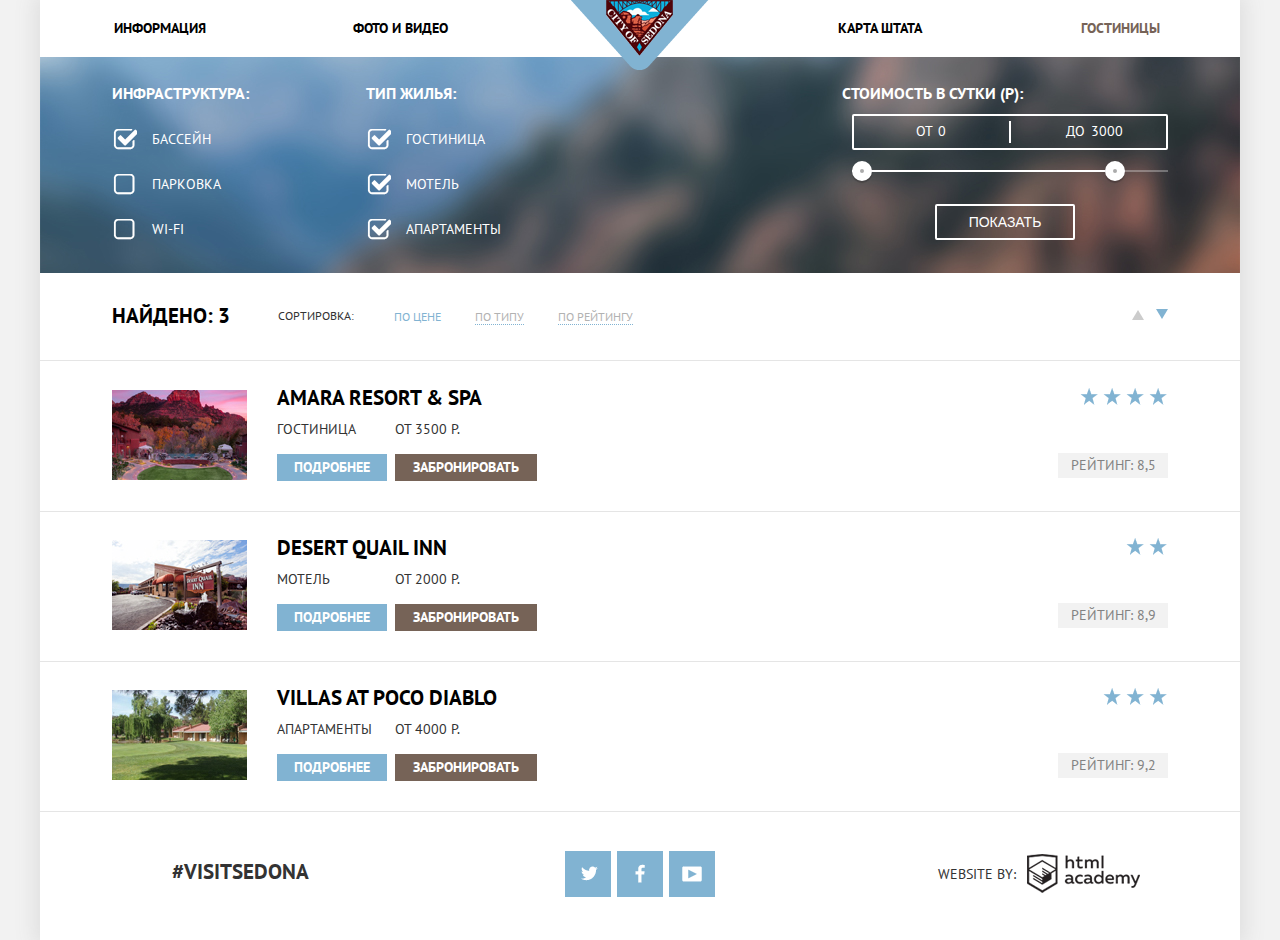
==== commit a3bfa3f9: "Внесла правки в личный проект" ====
--- a/hotels.html
+++ b/hotels.html
@@ -5,27 +5,27 @@
     <title>HTML Academy: Sedona</title>
     <link href="https://fonts.googleapis.com/css?family=PT+Sans:400,700&amp;subset=cyrillic" rel="stylesheet">
     <link rel="stylesheet" href="css/normalize.css">
-    <link href="css/style.css" rel="stylesheet">
+    <link rel="stylesheet" href="css/style.css" >
   </head>
   <body>
     <div class="container">
       <header class="main-header">
         <div class="logo">
-          <a href="index.html"><img src="img/sedona-logo.png" width="138" height="70" alt="Sedona"></a> <!--лого будет абсолютно спозиционировано-->
+          <a href="index.html"><img src="img/sedona-logo.png" width="138" height="70" alt="Sedona"></a> 
         </div>
         <nav class="main-navigation">
           <ul>
-            <li>
+            <li class="main-navigation-item">
               <a href="#">Информация</a>
             </li>
-            <li>
+            <li class="main-navigation-item">
               <a href="#">Фото и видео</a>
             </li>
-            <li>
+            <li class="main-navigation-item">
               <a href="#">Карта штата</a>
             </li>
-            <li>
-              <a href="#" class="active">Гостиницы</a>
+            <li class="main-navigation-item">
+              <a href="hotels.html" class="active">Гостиницы</a>
             </li>
           </ul>
         </nav>
@@ -36,34 +36,56 @@
             <fieldset class="content-filter-item">
               <legend class="content-filter-title">Инфраструктура:</legend>
               <label class="checkbox">
-                <input type="checkbox" name="pool">
-              Бассейн</label>
+                <input type="checkbox" checked name="pool">
+                <span class="checkbox-indicator"></span>
+                Бассейн
+              </label>
               <label class="checkbox">
                 <input type="checkbox" name="parking">
-              Парковка</label>                 
-              <label class="checkbox">
-                <input type="checkbox" name="wifi">  
-              Wi-Fi</label>             
+                <span class="checkbox-indicator"></span>
+                Парковка
+              </label>                 
+              <label class="checkbox">
+                <input type="checkbox" name="wifi">
+                <span class="checkbox-indicator"></span>
+                Wi-Fi
+              </label>             
             </fieldset>
             <fieldset class="content-filter-item">
               <legend class="content-filter-title">Тип жилья:</legend>
               <label class="checkbox">
                 <input type="checkbox" name="hotel" checked>
-              Гостиница</label>
-              <label class="checkbox">
-                <input type="checkbox" name="motel">
-              Мотель</label>
-              <label class="checkbox">
-                <input type="checkbox" name="apartments">
-              Апартаменты</label>
+                <span class="checkbox-indicator"></span>
+                Гостиница
+              </label>
+              <label class="checkbox">
+                <input type="checkbox" name="motel" checked>
+                <span class="checkbox-indicator"></span>
+                Мотель
+              </label>
+              <label class="checkbox">
+                <input type="checkbox" name="apartments" checked>
+                <span class="checkbox-indicator"></span>
+                Апартаменты
+              </label>
             </fieldset>
-            <fieldset class="content-filter-item">
+            <fieldset class="content-filter-item filter-range">
               <legend class="content-filter-title">Стоимость в сутки (Р):</legend>
               <div class="price-input">
-                От <input class="min-price" type="number" value="0">
-                <span class="separator">|</span>
-                До <input class="max-price" type="number" value="3000">
-              </div><!--ползунок на CSS-->
+                <label class="min-price">от <input type="text" name="min-price" value="0"></label>
+                <label class="max-price">до <input type="text" name="max-price" value="3000"></label>
+              </div>
+              <div class="range-controls">
+                <div class="scale">
+                  <div class="bar">
+                  </div>
+                  <div class="range-toggle range-toggle-min">
+                  </div>
+                  <div class="range-toggle range-toggle-max">
+                  </div>
+                </div>
+              </div>
+              <button class="btn-transparent" type="submit">Показать</button>
             </fieldset>
           </form>
         </div>
@@ -72,26 +94,26 @@
           <span class="sort-results-item">Сортировка:</span>
           <ul class="sort-results-item">
             <li>
-              <a class="btn active" href="#">По цене</a>
+              <a class="btn sorting active" href="#">По цене</a>
             </li>
             <li>
-              <a class="btn" href="#">По типу</a>
+              <a class="btn sorting" href="#">По типу</a>
             </li>
             <li>
-              <a class="btn" href="#">По рейтингу</a>
+              <a class="btn sorting" href="#">По рейтингу</a>
             </li>
           </ul>
-          <div class="sort-results-item how">
-            <a class="btn" href="#">a</a>
-            <a class="btn" href="#">a</a>
+          <div class="sort-results-item">
+            <a class="btn arrow arrow-down" href="#"></a>
+            <a class="btn arrow arrow-up active" href="#"></a>
           </div>
         </div>      
         <div class="hotels clearfix">
           <div class="hotel-item photo">
-            <img src="img/hotel-photo-1.jpg" width="135" height="90" alt="Amara Resort&amp;SPA">
+            <img src="img/hotel-photo-1.jpg" width="135" height="90" alt="Amara Resort &amp; SPA">
           </div>
           <div class="hotel-item about">
-            <p class="hotel-title">Amara Resort&amp;SPA</p>
+            <a class="hotel-title" href="#">Amara Resort &amp; SPA</a>
             <div class="hotel-about-column">
               <p>Гостиница</p>
               <div class="hotel-about-btn more">
@@ -107,7 +129,7 @@
           </div>
           <div class="hotel-item rating">
             <div class="rating-stars">
-              <span></span><span></span><span></span><span></span><span></span>
+              <span>*</span><span>*</span><span>*</span><span>*</span>
             </div>
             <div class="rating-number">
               <span>Рейтинг: 8,5</span>
@@ -119,7 +141,7 @@
             <img src="img/hotel-photo-2.jpg" width="135" height="90" alt="Desert Quail Inn">
           </div>
           <div class="hotel-item about">
-            <p class="hotel-title">Desert Quail Inn</p>
+            <a class="hotel-title" href="#">Desert Quail Inn</a>
             <div class="hotel-about-column">
               <p>Мотель</p>
               <div class="hotel-about-btn more">
@@ -135,7 +157,7 @@
           </div>
           <div class="hotel-item rating">
             <div class="rating-stars">
-              <span></span><span></span>
+              <span>*</span><span>*</span>
             </div>
             <div class="rating-number">
               <span>Рейтинг: 8,9</span>
@@ -147,7 +169,7 @@
             <img src="img/hotel-photo-3.jpg" width="135" height="90" alt="Villas at Poco Diablo">
           </div>
           <div class="hotel-item about">
-            <p class="hotel-title">Villas at Poco Diablo</p>
+            <a class="hotel-title" href="#">Villas at Poco Diablo</a>
             <div class="hotel-about-column">
               <p>Апартаменты</p>
               <div class="hotel-about-btn more">
@@ -163,7 +185,7 @@
           </div>
           <div class="hotel-item rating">
             <div class="rating-stars">
-              <span></span><span></span><span></span>
+              <span>*</span><span>*</span><span>*</span>
             </div>
             <div class="rating-number">
               <span>Рейтинг: 9,2</span>
@@ -182,8 +204,7 @@
         </div>
         <div class="footer-block copyright">
           <p>WEBSITE BY:</p>
-          <a class="btn" href="https://htmlacademy.ru">
-          </a>
+          <a class="btn" href="https://htmlacademy.ru"></a>
         </div>
       </footer>
     </div>
--- a/css/style.css
+++ b/css/style.css
@@ -6,9 +6,9 @@
     line-height: 21px;
     color: #333333;
     font-weight: normal;
-    font-family: "PT Sans", "Arial";
+    font-family: "PT Sans", "Arial", sans-serif;
     text-transform: uppercase;
-    background: lightgrey;
+    background-color: #f2f2f2;
 }
 
 .clearfix::after {
@@ -42,8 +42,8 @@
 .container {
     width: 1200px;
     margin: 0 auto;
-    background: #ffffff;
-    box-shadow: 0 0 20px 5px grey;
+    background-color: #ffffff;
+    box-shadow: 0 0 20px 5px #dedede;
 }  
 
 .main-header {
@@ -53,7 +53,7 @@
 .main-navigation {
     min-height: 56px;
     margin: 0;
-    padding: 0 72px;
+    padding: 0;
 }
     
 .main-navigation ul {
@@ -63,27 +63,18 @@
     font-size: 0;
 }    
 
-.main-navigation li {
-    display: inline-block;
-    width: 240px;
+.main-navigation-item {
+    display: inline-block;
+    width: 20%;
     height: 56px;
     margin: 0;
     padding: 0;
     line-height: 56px;
-}
-
-.main-navigation li:first-child,
-.main-navigation li:nth-child(2) {
-    text-align: left;
-}
-    
-.main-navigation li:last-child,
-.main-navigation li:nth-last-child(2){
-    text-align: right;
-}
-
-.main-navigation li:nth-child(3) {
-    margin-left: 96px;
+    text-align: center;
+}
+
+.main-navigation-item:nth-child(3) {
+    margin-left: 20%;
 }
 
 .main-navigation a {
@@ -93,6 +84,26 @@
     font-weight: bold;
     vertical-align: middle;
     color: #000000;
+}
+
+.main-navigation a:hover {
+    color: #bcd6e7;
+}
+
+.main-navigation a:active {
+    color: #b7b7b7;
+}
+
+.main-navigation a.active {
+    color: #766357;
+}
+
+.main-navigation a.active:hover {
+    color: #604e43;
+}
+
+.main-navigation a.active:active {
+    color: #d6d0cc;
 }
  
 .logo {
@@ -102,77 +113,71 @@
     margin-left: -69px;
 }
 
-.logo img {
-    width: 138px;
-    height: 70px;
-}
- 
 .promo-image {
     width: 1200px;
     min-height: 510px;
+    margin: 0 auto;
     padding-top: 1px;
     text-align: center;
-    background: lightblue url("../img/promo-background.jpg");
-    }
+    background:
+    url("../img/promo-background-mask.png") no-repeat 0 454px, 
+    url("../img/promo-background.jpg") no-repeat;
+}
+
+.promo-image img {
+    display: block;
+    margin-left: auto;
+    margin-right: auto;
+}
      
-.welcome {
+.promo-image .welcome {
     margin-top: 75px;
-    margin-bottom: 6px;
-}
-
-.welcome img {
-    width: 188px;
-    height: 45px;
-}
-
-.to-the-gorgeous img {
-     width: 256px;
-     height: 30px;
-}
-
-.sedona {
-    margin-top: 45px;
-    margin-bottom: 50px;
-}
-
-.sedona img {
-    width: 458px;
-    height: 78px;
-}
-
-.because img {
-    width: 296px;
-    height: 80px;
+    margin-bottom: 10px;
+}
+
+.promo-image .sedona {
+    margin-top: 52px;
+    margin-bottom: 56px;
 }
 
 .content-about {
     width: 576px;
-    min-height: 155px;
+    min-height: 136px;
     margin: 0 auto;
     padding-top: 58px;
-    padding-left: 40px;
-    padding-right: 40px;
+    padding-left: 42px;
+    padding-right: 42px;
+    padding-bottom: 20px;
     text-align: center;
 }
 
 .content-about h2 {
-    margin-bottom: 30px;
+    margin-bottom: 28px;
+    padding-left: 35px;
+    padding-right: 35px;
+    line-height: 26px;
  }
  
- .feauters {
+.content-about p {
+    margin: 0;
+    padding-left: 20px;
+    padding-right: 20px;
+    line-height: 24px;
+}
+ 
+.feauters {
     min-height: 256px;
 }
-
 
 .feauters.with-photo {
     background-color: #81b3d2;
     color: #ffffff;
 }
 
- .feauters-item.photo {
+.feauters-item.photo {
     width: 800px;
     line-height: 0;
-   }    
+}    
     
 .feauters-item {
     float: left;
@@ -181,28 +186,23 @@
     text-align: center;
 }  
 
-.feauters-item img {
-    width: 800px;
-    height: 256px;
-}
-
 .with-icon .feauters-item {
     min-height: 330px;
 }
 
-.feauters-name {
+.feauters-title {
     display: block;
-    margin-top: 56px;
+    margin-top: 54px;
     margin-left: 135px;
     margin-right: 135px;
 }
 
-.with-icon .feauters-name {
+.with-icon .feauters-title {
     position: relative;
-    padding-top: 106px;
-}
-
-.with-icon .feauters-name::before {
+    padding-top: 104px;
+}
+
+.with-icon .feauters-title::before {
     content: "";
     position: absolute;
     top: 6px;
@@ -211,57 +211,49 @@
     display: block;
     width: 80px;
     height: 80px;
-    background: url("../img/sprite-icons.png") no-repeat;
-}
-
-.feauters-name.housing::before {
+    background: transparent url("../img/sprite-icons.png") no-repeat;
+}
+
+.feauters-title.housing::before {
     background-position: -2px -85px;
 }
 
-.feauters-name.food::before {
+.feauters-title.food::before {
     background-position: -2px -5px;
 }
 
-.feauters-name.souvenirs::before {
+.feauters-title.souvenirs::before {
     background-position: 2px -168px;
 }
 
 
-.with-photo .feauters-name {
-    color: #ffffff;
+.with-photo .feauters-title {
+    margin-left: 120px;
+    margin-right: 120px;
+    color: #ffffff; 
 } 
 
-.feauters-name span {
-    display: inline-block;
-    vertical-align: top;
-    white-space: nowrap;
-}
-
 .feauters.last {
-    background-color: lightgrey;
-}
-
-.feauters.last .feauters-name {
+    background-color: #eeeeee;
+}
+
+.feauters.last .feauters-title {
     margin-top: 48px;
 }
 
 .feauters-item p {
     margin-left: 65px;
     margin-right: 65px;
+    margin-bottom: 20px;
 }
 
 .with-photo p {
-    margin-left: 35px;
-    margin-right: 35px;
-}
-
-.with-photo span {
-    display: inline-block;
-    white-space: nowrap;
+    margin-left: 45px;
+    margin-right: 45px;
 }
 
 .with-icon p {
-    margin-top: 26px;
+    margin-top: 22px;
     margin-left: 50px;
     margin-right: 50px;
 }
@@ -277,56 +269,62 @@
      
 .search {
     width: 576px;
-    min-height: 236px;
     margin: 0 auto;
-    padding-top: 56px;
+    padding-top: 54px;
     padding-left: 42px;
     padding-right: 42px;
+    padding-bottom: 20px;
+    margin-bottom: 112px;
     text-align: center;
 }   
     
 .search h2 {
     font-size: 30px;
-    margin-bottom: 32px;
+    margin-bottom: 30px;
 }  
 
-.search span {
-    display: inline-block;
-    vertical-align: top;
-    white-space: nowrap;
+.search p {
+    margin: 0;
+    padding-left: 40px;
+    padding-right: 40px;
+    line-height: 24px;
 }
     
 .map {
     position: relative;
     width: 1200px;
-    height: 473px;
+    min-height: 473px;
 }    
     
-.form {
+.search-form {
     position: absolute;
-    top: -86px;
+    top: -88px;
     left: 50%;
     margin-left: -284px;
     width:568px;
-    height: 482px;
-    background: #ffffff;
+    min-height: 482px;
+    color: #000000;
+    background-color: #ffffff;
+    box-shadow: 0 2px 1px 0 rgba(0, 1, 1, 0.2);
 }
 
 .search-hotel .form-title {
-    height: 86px;
-    background: #766357;
-    line-height: 86px;
+    display: block;
+    padding: 31px 100px;
     text-align: center;
     vertical-align: middle;
     font-size: 21px;
     font-weight: bold;
+    line-height: 26px;
+    text-decoration: none;
     color: #ffffff;
-}
-
-.search-form {
+    background: #766357;
+}
+
+.modal-form {
     width: 458px;
     height: 286px;
-    margin: 53px 56px;
+    margin: 54px 56px;
 }
 
 .search-element {
@@ -338,32 +336,177 @@
     margin-bottom: 30px;
     text-align: left;
     line-height: 38px;
-    vertical-align: middle;
+}
+
+.search-element input {
+    font-size: 14px;
+    line-height: 21px;
+    color: #000000;
+    font-weight: bold;
+    font-family: "PT Sans", "Arial", sans-serif;
+}
+
+.date-label {
+    display: inline-block;
+    vertical-align: top;
+    width: 110px;
+    line-height: 38px;
 }
 
 .search-element input[type="date"] {
     display: inline-block;
     vertical-align: top;
-    width: 345px;
+    width: 330px;
     height: 38px;
-    background:gray;
+    margin-left: -3px;
+    padding-left: 15px;
+    background-color: #f2f2f2;
     border: none;
 }
 
+.search-element input[type="date"]:focus {
+    background-color: #ffffff;
+    border: -1px solid #ebebeb;
+    cursor: pointer;
+}
+
+.search-element input[type="date"]:hover {
+    background-color: #ebebeb;
+    cursor: pointer;
+}
+
 .input-date {
     display: inline-block;
+    vertical-align: top;
     text-align: right;
 }
 
-.calendar {
-    display: none;
+.search-element.calendar {
+    position: relative;
+}
+
+.search-element.calendar::after {
+    content: "";
+    position: absolute;
+    top: 8px;
+    right: 8px;
+    width: 24px;
+    height: 24px;
+    background: transparent url("../img/spritesheet.png") no-repeat -4px -65px;
+}
+
+.search-element.calendar:hover::after {
+    background-position: -4px -129px;
+    cursor: pointer;
+}
+
+.search-element.calendar:active::after {
+    background-position: -4px -97px;
+    cursor: pointer;
+}
+
+.search-element-item {
+    display: inline-block;
+    vertical-align: top;
+    height: 38px;
+    text-align: center;
+    font-size: 0;
+}
+
+.search-element-item.adults {
+    margin-right: 54px;
+}
+
+.search-element-item label {
+    width: 100px;
+    font-size: 14px;
+}
+
+.search-element-item:first-child label {
+    margin-right: 40px;
+}
+
+.search-element-item:last-child label {
+    margin-right: 25px;
+}
+
+.search-element-item span {
+    display: inline-block;
+    vertical-align: top;
+    width: 25px;
+    font-size: 21px;
+    font-weight: bold;
+    color: #a9a9a9;
+    background-color: #f2f2f2;
+}
+
+.search-element-item span:hover {
+    color: #000000;
+    cursor: pointer;
+}
+
+.search-element-item span:active {
+    color: #81b3d2;
+    cursor: pointer;
+}
+
+.search-element-item .minus {
+    text-align: right;
+}
+
+.search-element-item .plus {
+    text-align: left;
+}
+
+.search-element-item input[type="number"] {
+    display: inline-block;
+    vertical-align: top;
+    width: 62px;
+    height: 38px;
+    padding: 0;
+    text-align: center;
+    background-color: #f2f2f2;
+    border: none;
+}
+
+input[type=number]::-webkit-inner-spin-button, 
+input[type=number]::-webkit-outer-spin-button { 
+  -webkit-appearance: none; 
+  margin: 0; 
 }
 
 .btn.find {
-    background: #81b3d2;
+    display: block;
+    width: 458px;
+    min-height: 58px;
+    margin-top: 54px;
+    padding-left: 100px;
+    padding-right: 100px;
+    font-family: "PT Sans", "Arial", sans-serif;
+    font-size: 21px;
+    line-height: 26px;
+    font-weight: bold;
+    text-align: center;
+    text-decoration: none;
+    color: #ffffff;
+    text-transform: uppercase;
+    background-color: #81b3d2;
+    border: none;
+    cursor: pointer;
+}
+
+.btn.find:hover {
+    background-color: #669ec0;
+    
+}
+
+.btn.find:active {
+    color: #88b6d1;
+    background-color: #5496bd;
 }
 
 .main-footer {
+    min-height: 120px;
     font-size: 0;
     text-align: center;
 }
@@ -371,10 +514,14 @@
 .footer-block {
     float: left;
     width: 400px;
-    min-height: 120px;
-    line-height: 120px;
+    min-height: 104px;
+    line-height: 104px;
     font-size: 21px;
     vertical-align: middle;
+}
+
+.footer-block span {
+    font-weight: bold;
 }
 
 .footer-block p {
@@ -433,8 +580,8 @@
 .copyright .btn {
     display: inline-block;
     vertical-align: middle;
-    width: 150px;
-    height: 50px;
+    width: 120px;
+    min-height: 50px;
     background: url("../img/sprite-logo.png") no-repeat 0 0;
 }
 
@@ -453,29 +600,38 @@
     padding-right: 72px;
     padding-top: 1px;
     color: #ffffff;
-    background: lightblue 
-
-url("../img/filter-promo-background.jpg") no-repeat;
-}   
+    background: #7f9dbf url("../img/filter-promo-background.jpg") no-repeat;
+    background-size: cover;
+}
+
+fieldset {
+    border: none;
+}
     
 .content-filter-item {
     float: left;
-    width: 240px;
-    min-height: 218px;
-    margin: 0;
-    padding: 0;
-    outline: 1px solid yellow;
+    width: 254px;
+    min-height: 216px;
+    margin: 0;
+    padding: 0;
 }
 
 .content-filter-item:last-child {
     float: right;
-    width: 328px;
+    width: 326px;
 }
 
 .content-filter-title {
-    padding-top: 15px;
-    padding-bottom: 15px;
-    font-weight: bold;
+    padding: 0;
+    padding-top: 26px;
+    padding-bottom: 25px;
+    font-size: 16px;
+    line-height: 21px;
+    font-weight: bold;
+}
+
+.filter-range .content-filter-title {
+    padding-bottom: 10px;
 }
 
 input[type="checkbox"] {
@@ -483,16 +639,146 @@
 }
 
 label.checkbox {
+    position: relative;
     display: block;
-    margin-left: 30px;
+    margin-right: 100px;
+    margin-bottom: 24px;
+    padding-left: 40px;
+    cursor: pointer;
+}
+
+input[type="checkbox"] + .checkbox-indicator::before {
+    content: "";
+    position: absolute;
+    left: 0;
+    width: 25px;
+    height: 23px;
+    background: url("../img/spritesheet.png") no-repeat -4px -162px;
+}
+
+label.checkbox:hover input[type="checkbox"] + .checkbox-indicator::before {
+    background-position: -4px -162px;
+}
+
+input[type="checkbox"]:disabled + .checkbox-indicator::before {
+    background-position: -4px -258px;
+}
+
+input[type="checkbox"]:checked + .checkbox-indicator::before {
+    background-position: -4px -194px;
+}
+
+label.checkbox:hover input[type="checkbox"]:checked + .checkbox-indicator::before {
+    background-position: -4px -194px;
+}
+
+input[type="checkbox"]:checked:disabled + .checkbox-indicator::before {
+    background-position: -4px -225px;
+}
+
+.price-input {
+    position: relative;
+    height: 32px;
+    margin-left: 10px;
     margin-bottom: 20px;
+    font-size: 0;
+    border: 2px solid #ffffff;
+    border-radius: 2px;
+}
+
+.price-input::after {
+    content: "";
+    position: absolute;
+    top: 50%;
+    left: 50%;
+    width: 2px;
+    height: 22px;
+    background: #ffffff;
+    transform: translate(-50%, -50%);
+}
+
+.price-input label {
+    display: inline-block;
+    font-size: 14px;
+    line-height: 28px;
+    vertical-align: top;
     cursor: pointer;
-    
-}
-    
-fieldset {
+}
+
+.price-input .min-price,
+.price-input .max-price {
+    width: 88px;
+    padding-left: 62px;
+}
+
+.price-input input {
+    width: 50px;
+    margin: 0;
+    color: inherit;
+    font: inherit;
+    background: none;
     border: none;
-}    
+}
+
+.range-controls {
+    position: relative;
+    margin-left: 10px;
+    margin-bottom: 32px;
+}
+
+.range-controls .scale {
+    height: 2px;
+    background: rgba(255, 255, 255, 0.3);
+}
+
+.range-controls .bar {
+    width: 80%;
+    height: 2px;
+    background-color: #ffffff;
+}
+
+.range-toggle {
+    position: absolute;
+    top: -9px;
+    width: 4px;
+    height: 4px;
+    background-color: #ababab;
+    border: 8px solid #ffffff;
+    border-radius: 50%;
+    box-shadow: 0 2px 1px 0 rgba(0, 1, 1, 0.2);
+    cursor: pointer;
+}
+
+.range-toggle-min {
+    left: 0;
+}
+
+.range-toggle-max {
+    left: 80%;
+}
+
+.range-toggle:hover {
+    background-color: #1c4f80;
+}
+
+.btn-transparent {
+    display: block;
+    margin: 0 auto;
+    padding: 6px 32px;
+    font-size: 14px;
+    line-height: 20px;
+    color: #ffffff;
+    text-transform: uppercase;
+    background: transparent;
+    border: 2px solid #ffffff;
+    border-radius: 2px;
+    cursor: pointer;
+}
+
+.btn-transparent:hover {
+    color: #000000;
+    background-color: #ffffff;
+}
     
 .sort-results {
     min-height: 86px;
@@ -501,7 +787,7 @@
     padding-left: 72px;
     vertical-align: middle;
     line-height: 86px;
-    border-bottom: 2px solid #e5e5e5;
+    border-bottom: 1px solid #e5e5e5;
 }    
     
 .sort-results-item {
@@ -519,6 +805,7 @@
 .sort-results-item li {
     display: inline-block;
     vertical-align: top;
+    margin-right: 30px;
 }
 
 .sort-results-item.title {
@@ -527,22 +814,81 @@
     vertical-align: middle;
     line-height: 86px;
 }
+
+span.sort-results-item,
+a.sorting {
+    font-size: 12px;
+}
+
+.sort-results-item .sorting {
+    color: #b2b2b2;
+    text-decoration: none;
+    border-bottom: 1px dotted #81b3d2;
+}
+
+.sorting.active {
+    color: #81b3d2;
+    text-decoration: none;
+    border-bottom: none;
+}
+
+.sort-results-item .sorting:hover {
+    color: #81b3d2;
+}
+
+.sort-results-item .sorting:active {
+    color: #000000;
+    border-bottom: none;
+}
     
 span.sort-results-item {
     margin-right: 40px;
 } 
 
+.sort-results-item .arrow {
+    position: relative;
+    display: inline-block;
+    vertical-align: middle;
+    min-width: 15px;
+    min-height: 15px;
+    margin-left: 5px;
+}
+
+.sort-results-item .arrow::before {
+    content: "";
+    position: absolute;
+    left: 3px; bottom: 0px; 
+    border: 6px solid transparent; 
+    border-top: 10px solid #cccccc;
+}
+
+.sort-results-item .arrow.active::before {
+    border-top-color: #81b3d2;
+}
+
+.sort-results-item .arrow:hover::before {
+    border-top-color: #000000;
+}
+
+.sort-results-item .arrow-down::before {
+    bottom: 5px;
+    transform: rotate(180deg);
+}
+
 .hotels {
     padding-right: 72px;
     padding-left: 72px;
-    min-height: 150px;
-    border-bottom: 2px solid #e5e5e5;
+    min-height: 149px;
+    border-bottom: 1px solid #e5e5e5;
+}
+
+.hotels:last-child {
+    margin-bottom: 8px;
 }
 
 .hotel-item {
     float: left;
-    min-height: 90px;
-    margin-top: 30px;
+    margin-top: 20px;
 }
     
 .hotel-item:last-child {
@@ -552,8 +898,8 @@
 .hotel-item.photo {
     float: left;
     width: 135px;
+    margin-top: 28px;
     margin-right: 30px;
-    line-height: 0;
 }
 
 .hotel-item.about {
@@ -561,29 +907,43 @@
 }
 
 .hotel-title {
-    font-weight: bold;
-    margin: 0;
-    padding: 0;
-    margin-bottom: 5px;
+    display: block;
+    font-weight: bold;
+    margin: 0;
+    margin-top: 3px;
+    margin-bottom: 8px;
+    padding: 0;
+    font-size: 21px;
+    line-height: 26px;
+    color: #000000;
+    text-decoration: none;
+}
+
+.hotel-title:hover {
+    color: #81b3d2;
+}
+
+.hotel-title:active {
+    color: #cacaca;
 }
 
 .hotel-about-column {
     display: inline-block;
     vertical-align: top;
-    margin-right: 6px;
+    margin-right: 4px;
 }
 
 .hotel-about-column p {
-    margin-bottom: 13px;
+    margin-bottom: 14px;
 }
 
 .hotel-about-btn {
     text-decoration: none;
     text-align: center;
-    padding: 5px 0;
-}
-
-.hotel-about-btn a{
+    padding: 3px 0;
+}
+
+.hotel-about-btn a {
     text-decoration: none;
     color: #ffffff;
     font-weight: bold;
@@ -594,28 +954,70 @@
     background-color: #81b3d2;
 }
 
+.hotel-about-btn.more:hover {
+    background-color: #669ec0;
+}
+
+.hotel-about-btn.more:active {
+    color: #88b6d1;
+    background-color: #5496bd;
+}
+
+.hotel-about-btn.more a:active,
+.hotel-about-btn.booking a:active {
+    opacity: 0.3;
+}
+
 .hotel-about-btn.booking {
     width: 142px;
     background-color: #766357;
 }
 
+.hotel-about-btn.booking:hover {
+    background-color: #604e43;
+}
+
+.hotel-about-btn.booking:active {
+    color: #857871;
+    background-color: #503e33;
+}
+
 .rating-number {
+    width: 110px;
     margin-top: 44px;
-    padding: 2px 10px;
-    background: lightgrey;
+    padding: 2px 0;
+    text-align: center;
+    background-color: #f2f2f2;
+    color: #828282;
 }
 
 .rating-stars {
+    margin-top: 6px;
+    padding-right: 10px;
     text-align: right;
 }
 
 .rating-stars span {
     display: inline-block;
     vertical-align: top;
+    width: 18px;
+    height: 18px;
+    margin-right: 5px;
+    font-size: 26px;
+}
+
+.rating-stars span:before{
+    content: "";
+    position: absolute;
+    display: inline-block;
     margin-right: 5px;
     width: 18px;
     height: 18px;
-    background: url("../img/spritesheet.png") no-repeat -5px -347px;
+    font-size: 21px;
+    background: 
+    url("../img/spritesheet.png") no-repeat -5px -347px,
+    #ffffff;
+    overflow: hidden;
 }
 
 .rating-stars span:last-child {
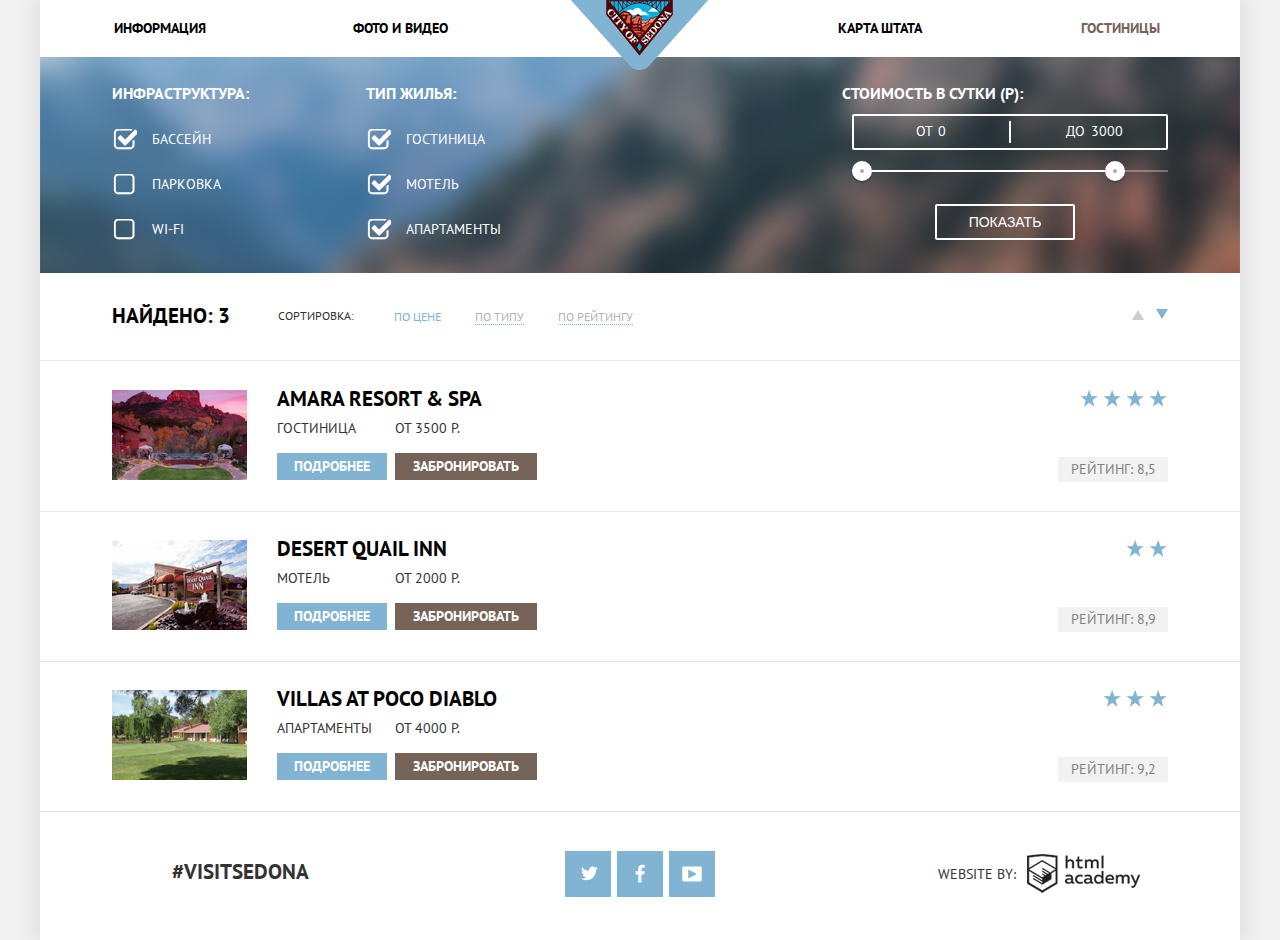
==== commit 0a5ec8f8: "Закончила верстку личного проекта" ====
--- a/hotels.html
+++ b/hotels.html
@@ -136,7 +136,7 @@
             </div>
           </div>
         </div>
-        <div class="hotels">
+        <div class="hotels clearfix">
           <div class="hotel-item photo">
             <img src="img/hotel-photo-2.jpg" width="135" height="90" alt="Desert Quail Inn">
           </div>
@@ -164,7 +164,7 @@
             </div>
           </div>
         </div>
-        <div class="hotels">
+        <div class="hotels clearfix">
           <div class="hotel-item photo">
             <img src="img/hotel-photo-3.jpg" width="135" height="90" alt="Villas at Poco Diablo">
           </div>
@@ -208,5 +208,6 @@
         </div>
       </footer>
     </div>
+    <script src="js/scripts.js"></script>
   </body>
 </html>--- a/css/style.css
+++ b/css/style.css
@@ -2,35 +2,42 @@
     min-width: 1280px;
     margin: 0;
     padding: 0;
+    
     font-size: 14px;
     line-height: 21px;
-    color: #333333;
     font-weight: normal;
     font-family: "PT Sans", "Arial", sans-serif;
     text-transform: uppercase;
+    
+    color: #333333;
     background-color: #f2f2f2;
 }
 
 .clearfix::after {
   content: "";
+    
   display: table;
+    
   clear: both;
 }
     
 h2 {
     margin: 0;
     padding: 0;
+    
     font-size: 21px;
     line-height: 26px;
+    font-weight: bold;
+    
     color: #000000;
-    font-weight: bold;
 } 
     
 b {
     font-size: 21px;
     line-height: 21px;
+    font-weight: bold;
+    
     color: #000000;
-    font-weight: bold;
 }   
     
 p, 
@@ -42,6 +49,7 @@
 .container {
     width: 1200px;
     margin: 0 auto;
+    
     background-color: #ffffff;
     box-shadow: 0 0 20px 5px #dedede;
 }  
@@ -51,24 +59,25 @@
 }
 
 .main-navigation {
+    margin: 0;
+    padding: 0;
+}
+    
+.main-navigation ul {
+    margin: 0;
+    padding: 0;
+    
+    list-style: none;
+    font-size: 0;
+}    
+
+.main-navigation-item {
+    display: inline-block;
+    width: 20%;
     min-height: 56px;
     margin: 0;
     padding: 0;
-}
-    
-.main-navigation ul {
-    margin: 0;
-    padding: 0;
-    list-style: none;
-    font-size: 0;
-}    
-
-.main-navigation-item {
-    display: inline-block;
-    width: 20%;
-    height: 56px;
-    margin: 0;
-    padding: 0;
+    
     line-height: 56px;
     text-align: center;
 }
@@ -78,11 +87,12 @@
 }
 
 .main-navigation a {
-    text-decoration: none;
     font-size: 14px;
     line-height: 21px;
     font-weight: bold;
     vertical-align: middle;
+    text-decoration: none;
+    
     color: #000000;
 }
 
@@ -110,6 +120,7 @@
     position: absolute;
     z-index: 10;
     left: 50%;
+    
     margin-left: -69px;
 }
 
@@ -118,7 +129,9 @@
     min-height: 510px;
     margin: 0 auto;
     padding-top: 1px;
+    
     text-align: center;
+    
     background:
     url("../img/promo-background-mask.png") no-repeat 0 454px, 
     url("../img/promo-background.jpg") no-repeat;
@@ -144,10 +157,11 @@
     width: 576px;
     min-height: 136px;
     margin: 0 auto;
+    padding-left: 42px;
     padding-top: 58px;
-    padding-left: 42px;
     padding-right: 42px;
     padding-bottom: 20px;
+    
     text-align: center;
 }
 
@@ -155,6 +169,7 @@
     margin-bottom: 28px;
     padding-left: 35px;
     padding-right: 35px;
+    
     line-height: 26px;
  }
  
@@ -162,6 +177,7 @@
     margin: 0;
     padding-left: 20px;
     padding-right: 20px;
+    
     line-height: 24px;
 }
  
@@ -176,6 +192,7 @@
 
 .feauters-item.photo {
     width: 800px;
+    
     line-height: 0;
 }    
     
@@ -183,6 +200,7 @@
     float: left;
     width: 400px;
     min-height: 256px;
+    
     text-align: center;
 }  
 
@@ -192,13 +210,14 @@
 
 .feauters-title {
     display: block;
+    margin-left: 135px;
     margin-top: 54px;
-    margin-left: 135px;
     margin-right: 135px;
 }
 
 .with-icon .feauters-title {
     position: relative;
+    
     padding-top: 104px;
 }
 
@@ -207,10 +226,12 @@
     position: absolute;
     top: 6px;
     left: 50%;
-    margin-left: -40px;
+    
     display: block;
     width: 80px;
-    height: 80px;
+    min-height: 80px;
+    margin-left: -40px;
+    
     background: transparent url("../img/sprite-icons.png") no-repeat;
 }
 
@@ -225,12 +246,13 @@
 .feauters-title.souvenirs::before {
     background-position: 2px -168px;
 }
-
 
 .with-photo .feauters-title {
     margin-left: 120px;
     margin-right: 120px;
+    
     color: #ffffff; 
+    white-space: pre-line;
 } 
 
 .feauters.last {
@@ -253,8 +275,8 @@
 }
 
 .with-icon p {
+    margin-left: 50px;
     margin-top: 22px;
-    margin-left: 50px;
     margin-right: 50px;
 }
 
@@ -270,11 +292,12 @@
 .search {
     width: 576px;
     margin: 0 auto;
+    margin-bottom: 112px;
     padding-top: 54px;
     padding-left: 42px;
     padding-right: 42px;
     padding-bottom: 20px;
-    margin-bottom: 112px;
+    
     text-align: center;
 }   
     
@@ -287,53 +310,120 @@
     margin: 0;
     padding-left: 40px;
     padding-right: 40px;
+    
     line-height: 24px;
 }
     
 .map {
     position: relative;
+    
     width: 1200px;
     min-height: 473px;
-}    
+    
+    line-height: 0;
+    
+    background: lightgreen;
+} 
+
+iframe.sedona-map {
+    position: absolute;
+    top: 0;
+    left: 0;
+    z-index: 1;
+    
+    display: block;
+    width: 1200px;
+    min-height: 473px;
+}
     
 .search-form {
     position: absolute;
     top: -88px;
     left: 50%;
+    z-index: 2;
+    
+    width:568px;
     margin-left: -284px;
-    width:568px;
-    min-height: 482px;
+    
     color: #000000;
-    background-color: #ffffff;
-    box-shadow: 0 2px 1px 0 rgba(0, 1, 1, 0.2);
-}
-
-.search-hotel .form-title {
+    
+}
+
+.modal-form-title {
+    position: relative;
+    
     display: block;
     padding: 31px 100px;
-    text-align: center;
-    vertical-align: middle;
+    
     font-size: 21px;
     font-weight: bold;
     line-height: 26px;
+    text-align: center;
+    vertical-align: middle;
     text-decoration: none;
+    
     color: #ffffff;
     background: #766357;
 }
 
+.modal-form-wrapper {
+    overflow: hidden;
+    box-shadow: 0 0 10px 1px grey;
+}
+
+.modal-form-wrapper-hidden {
+    box-shadow: none;
+}
+
+@keyframes fadeIn {
+  0%   {
+    box-shadow: none;
+  }
+  100% {
+    box-shadow: 0 0 10px 1px grey;
+  }
+}
+
+.modal-form-wrapper-visible {
+    box-shadow: 0 0 10px 1px grey;
+    
+    animation-delay: 4s;
+    animation: fadeIn 6s;
+}
+
 .modal-form {
-    width: 458px;
-    height: 286px;
-    margin: 54px 56px;
+    padding: 54px 56px;
+    
+    background: #ffffff;
+}
+
+.modal-form-hidden {
+    display: none;
+}
+
+@keyframes fadeInDown {
+  0%   {
+    transform: translateY(-500px);
+  }
+  100% {
+    transform: translateY(0);
+  }
+}
+
+.modal-form-visible {
+    display: block;
+    
+    animation: fadeInDown 2s;
 }
 
 .search-element {
     width: 458px;
-    height: 38px;
-    font-weight: bold;
-    padding: 0;
+    min-height: 38px;
     margin: 0;
     margin-bottom: 30px;
+    padding: 0;
+    
+    font-weight: bold;
     text-align: left;
     line-height: 38px;
 }
@@ -341,25 +431,29 @@
 .search-element input {
     font-size: 14px;
     line-height: 21px;
-    color: #000000;
     font-weight: bold;
     font-family: "PT Sans", "Arial", sans-serif;
+    
+    color: #000000;
 }
 
 .date-label {
     display: inline-block;
+    width: 110px;
+    
     vertical-align: top;
-    width: 110px;
     line-height: 38px;
 }
 
 .search-element input[type="date"] {
     display: inline-block;
-    vertical-align: top;
     width: 330px;
-    height: 38px;
+    min-height: 38px;
     margin-left: -3px;
     padding-left: 15px;
+    
+    vertical-align: top;
+    
     background-color: #f2f2f2;
     border: none;
 }
@@ -377,6 +471,7 @@
 
 .input-date {
     display: inline-block;
+    
     vertical-align: top;
     text-align: right;
 }
@@ -390,8 +485,10 @@
     position: absolute;
     top: 8px;
     right: 8px;
+    
     width: 24px;
     height: 24px;
+    
     background: transparent url("../img/spritesheet.png") no-repeat -4px -65px;
 }
 
@@ -407,10 +504,10 @@
 
 .search-element-item {
     display: inline-block;
+    
+    font-size: 0;
     vertical-align: top;
-    height: 38px;
     text-align: center;
-    font-size: 0;
 }
 
 .search-element-item.adults {
@@ -419,6 +516,7 @@
 
 .search-element-item label {
     width: 100px;
+    
     font-size: 14px;
 }
 
@@ -432,10 +530,12 @@
 
 .search-element-item span {
     display: inline-block;
-    vertical-align: top;
     width: 25px;
+    
     font-size: 21px;
     font-weight: bold;
+    vertical-align: top;
+    
     color: #a9a9a9;
     background-color: #f2f2f2;
 }
@@ -460,19 +560,39 @@
 
 .search-element-item input[type="number"] {
     display: inline-block;
+    width: 62px;
+    min-height: 38px;
+    padding: 0;
+    
+    text-align: center;
     vertical-align: top;
-    width: 62px;
-    height: 38px;
-    padding: 0;
-    text-align: center;
+    
     background-color: #f2f2f2;
     border: none;
 }
 
-input[type=number]::-webkit-inner-spin-button, 
-input[type=number]::-webkit-outer-spin-button { 
-  -webkit-appearance: none; 
-  margin: 0; 
+input[type="number"]::-webkit-inner-spin-button, 
+input[type="number"]::-webkit-outer-spin-button,
+input[type="date"]::-webkit-inner-spin-button, 
+input[type="date"]::-webkit-outer-spin-button {
+    -webkit-appearance: none;
+    margin: 0; 
+}
+
+input[type="date"]::-webkit-calendar-picker-indicator {
+    display: none;
+}
+
+input[type="date"]::-webkit-clear-button {
+    display: none;
+}
+
+input[type="number"] {
+    -moz-appearance: textfield;
+}
+
+input[type="date"]::-ms-clear {
+	display: none;
 }
 
 .btn.find {
@@ -482,14 +602,16 @@
     margin-top: 54px;
     padding-left: 100px;
     padding-right: 100px;
+    
     font-family: "PT Sans", "Arial", sans-serif;
     font-size: 21px;
     line-height: 26px;
     font-weight: bold;
     text-align: center;
     text-decoration: none;
+    text-transform: uppercase;
+    
     color: #ffffff;
-    text-transform: uppercase;
     background-color: #81b3d2;
     border: none;
     cursor: pointer;
@@ -497,7 +619,6 @@
 
 .btn.find:hover {
     background-color: #669ec0;
-    
 }
 
 .btn.find:active {
@@ -507,6 +628,7 @@
 
 .main-footer {
     min-height: 120px;
+    
     font-size: 0;
     text-align: center;
 }
@@ -515,8 +637,9 @@
     float: left;
     width: 400px;
     min-height: 104px;
+    
+    font-size: 21px;
     line-height: 104px;
-    font-size: 21px;
     vertical-align: middle;
 }
 
@@ -526,17 +649,21 @@
 
 .footer-block p {
     display: inline-block;
-    vertical-align: middle;
+    
     font-size: 14px;
     line-height: 0;
+    vertical-align: middle;
 } 
 
 .social-btn {
     position: relative;
-    display: inline-block;
-    vertical-align: middle;
+    
+    display: inline-block;
     width: 46px;
     height: 46px;
+    
+    vertical-align: middle;
+    
     background-color: #81b3d2;
 }
 
@@ -554,10 +681,12 @@
     position: absolute;
     top: 50%;
     left: 50%;
+    
     width: 20px;
     height: 20px;
     margin-left: -10px;
     margin-top: -10px;
+    
     background: url("../img/spritesheet.png") no-repeat;
 }
 
@@ -579,9 +708,11 @@
 
 .copyright .btn {
     display: inline-block;
-    vertical-align: middle;
     width: 120px;
     min-height: 50px;
+    
+    vertical-align: middle;
+    
     background: url("../img/sprite-logo.png") no-repeat 0 0;
 }
 
@@ -599,6 +730,7 @@
     padding-left: 72px;
     padding-right: 72px;
     padding-top: 1px;
+    
     color: #ffffff;
     background: #7f9dbf url("../img/filter-promo-background.jpg") no-repeat;
     background-size: cover;
@@ -625,6 +757,7 @@
     padding: 0;
     padding-top: 26px;
     padding-bottom: 25px;
+    
     font-size: 16px;
     line-height: 21px;
     font-weight: bold;
@@ -640,10 +773,12 @@
 
 label.checkbox {
     position: relative;
+    
     display: block;
     margin-right: 100px;
     margin-bottom: 24px;
     padding-left: 40px;
+    
     cursor: pointer;
 }
 
@@ -651,8 +786,10 @@
     content: "";
     position: absolute;
     left: 0;
+    
     width: 25px;
     height: 23px;
+    
     background: url("../img/spritesheet.png") no-repeat -4px -162px;
 }
 
@@ -678,10 +815,13 @@
 
 .price-input {
     position: relative;
+    
     height: 32px;
     margin-left: 10px;
     margin-bottom: 20px;
+    
     font-size: 0;
+    
     border: 2px solid #ffffff;
     border-radius: 2px;
 }
@@ -691,17 +831,21 @@
     position: absolute;
     top: 50%;
     left: 50%;
+    
     width: 2px;
     height: 22px;
+    
     background: #ffffff;
     transform: translate(-50%, -50%);
 }
 
 .price-input label {
     display: inline-block;
+    
     font-size: 14px;
     line-height: 28px;
     vertical-align: top;
+    
     cursor: pointer;
 }
 
@@ -714,34 +858,41 @@
 .price-input input {
     width: 50px;
     margin: 0;
+    
+    font: inherit;
+    
     color: inherit;
-    font: inherit;
     background: none;
     border: none;
 }
 
 .range-controls {
     position: relative;
+    
     margin-left: 10px;
     margin-bottom: 32px;
 }
 
 .range-controls .scale {
     height: 2px;
+    
     background: rgba(255, 255, 255, 0.3);
 }
 
 .range-controls .bar {
     width: 80%;
     height: 2px;
+    
     background-color: #ffffff;
 }
 
 .range-toggle {
     position: absolute;
     top: -9px;
+    
     width: 4px;
     height: 4px;
+    
     background-color: #ababab;
     border: 8px solid #ffffff;
     border-radius: 50%;
@@ -765,10 +916,12 @@
     display: block;
     margin: 0 auto;
     padding: 6px 32px;
+    
     font-size: 14px;
     line-height: 20px;
+    text-transform: uppercase;
+    
     color: #ffffff;
-    text-transform: uppercase;
     background: transparent;
     border: 2px solid #ffffff;
     border-radius: 2px;
@@ -785,8 +938,10 @@
     margin-bottom: 1px;
     padding-right: 72px;
     padding-left: 72px;
+    
     vertical-align: middle;
     line-height: 86px;
+    
     border-bottom: 1px solid #e5e5e5;
 }    
     
@@ -795,6 +950,7 @@
     max-width: 600px;
     margin: 0;
     padding: 0;
+    
     text-align: left;
 }
 
@@ -804,13 +960,15 @@
 
 .sort-results-item li {
     display: inline-block;
+    margin-right: 30px;
+    
     vertical-align: top;
-    margin-right: 30px;
 }
 
 .sort-results-item.title {
     width: 136px;
     margin-right: 30px;
+    
     vertical-align: middle;
     line-height: 86px;
 }
@@ -821,14 +979,16 @@
 }
 
 .sort-results-item .sorting {
+    text-decoration: none;
+    
     color: #b2b2b2;
+    border-bottom: 1px dotted #81b3d2;
+}
+
+.sorting.active {
     text-decoration: none;
-    border-bottom: 1px dotted #81b3d2;
-}
-
-.sorting.active {
+    
     color: #81b3d2;
-    text-decoration: none;
     border-bottom: none;
 }
 
@@ -847,17 +1007,22 @@
 
 .sort-results-item .arrow {
     position: relative;
-    display: inline-block;
-    vertical-align: middle;
+    
+    display: inline-block;
     min-width: 15px;
     min-height: 15px;
     margin-left: 5px;
+    
+    vertical-align: middle;
 }
 
 .sort-results-item .arrow::before {
     content: "";
+    
     position: absolute;
-    left: 3px; bottom: 0px; 
+    left: 3px;
+    bottom: 0px; 
+    
     border: 6px solid transparent; 
     border-top: 10px solid #cccccc;
 }
@@ -872,13 +1037,13 @@
 
 .sort-results-item .arrow-down::before {
     bottom: 5px;
+    
     transform: rotate(180deg);
 }
 
 .hotels {
-    padding-right: 72px;
-    padding-left: 72px;
-    min-height: 149px;
+    padding: 28px 72px;
+    
     border-bottom: 1px solid #e5e5e5;
 }
 
@@ -888,35 +1053,39 @@
 
 .hotel-item {
     float: left;
-    margin-top: 20px;
+    max-width: 700px;
 }
     
 .hotel-item:last-child {
     float: right;
+    margin-bottom: 1px;
 }    
 
 .hotel-item.photo {
-    float: left;
     width: 135px;
-    margin-top: 28px;
+    height: 90px;
     margin-right: 30px;
+    
+    line-height: 0;
 }
 
 .hotel-item.about {
-    min-width: 260px;
+    min-width: 260px
 }
 
 .hotel-title {
     display: block;
-    font-weight: bold;
     margin: 0;
-    margin-top: 3px;
-    margin-bottom: 8px;
+    margin-top: -4px;
+    margin-bottom: 6px;
     padding: 0;
+    
     font-size: 21px;
     line-height: 26px;
+    font-weight: bold;
+    text-decoration: none;
+    
     color: #000000;
-    text-decoration: none;
 }
 
 .hotel-title:hover {
@@ -929,8 +1098,9 @@
 
 .hotel-about-column {
     display: inline-block;
+    margin-right: 4px;
+    
     vertical-align: top;
-    margin-right: 4px;
 }
 
 .hotel-about-column p {
@@ -938,19 +1108,22 @@
 }
 
 .hotel-about-btn {
+    padding: 3px 0;
+    
     text-decoration: none;
     text-align: center;
-    padding: 3px 0;
 }
 
 .hotel-about-btn a {
     text-decoration: none;
+    font-weight: bold;
+    
     color: #ffffff;
-    font-weight: bold;
 }
 
 .hotel-about-btn.more {
     width: 110px;
+    
     background-color: #81b3d2;
 }
 
@@ -970,6 +1143,7 @@
 
 .hotel-about-btn.booking {
     width: 142px;
+    
     background-color: #766357;
 }
 
@@ -982,38 +1156,34 @@
     background-color: #503e33;
 }
 
-.rating-number {
-    width: 110px;
-    margin-top: 44px;
-    padding: 2px 0;
-    text-align: center;
-    background-color: #f2f2f2;
-    color: #828282;
-}
-
 .rating-stars {
-    margin-top: 6px;
     padding-right: 10px;
+    
     text-align: right;
 }
 
 .rating-stars span {
     display: inline-block;
-    vertical-align: top;
     width: 18px;
     height: 18px;
     margin-right: 5px;
+    
     font-size: 26px;
+    vertical-align: top;
 }
 
 .rating-stars span:before{
     content: "";
+    
     position: absolute;
-    display: inline-block;
-    margin-right: 5px;
+    
+    display: inline-block;
     width: 18px;
     height: 18px;
+    margin-right: 5px;
+    
     font-size: 21px;
+    
     background: 
     url("../img/spritesheet.png") no-repeat -5px -347px,
     #ffffff;
@@ -1022,4 +1192,15 @@
 
 .rating-stars span:last-child {
     margin-right: 0;
+}
+
+.rating-number {
+    width: 110px;
+    margin-top: 46px;
+    padding: 2px 0;
+    
+    text-align: center;
+    
+    color: #828282;
+    background-color: #f2f2f2;
 }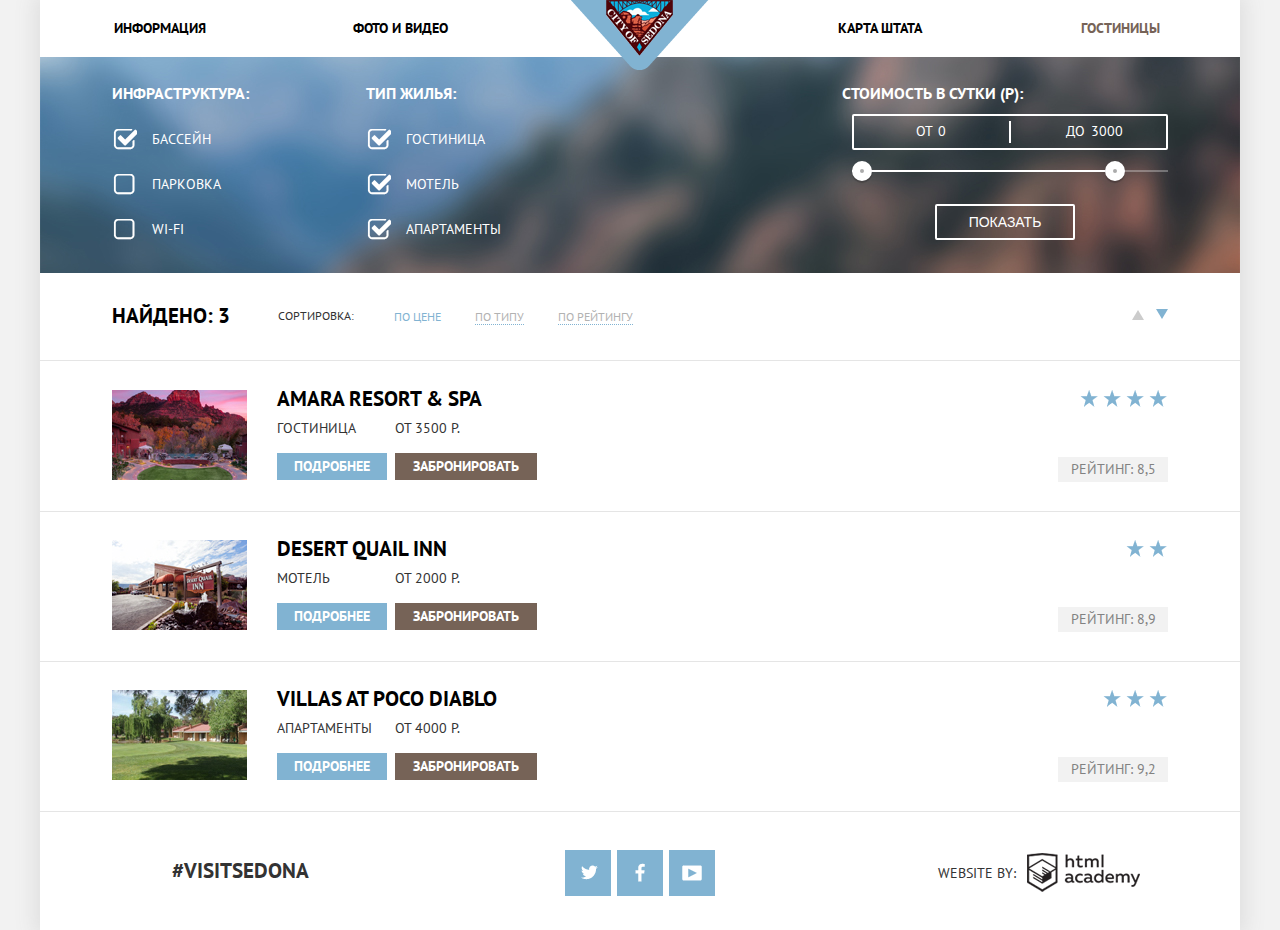
==== commit acbff4eb: "Внесла правки в проект в соответствии с замечаниями" ====
--- a/hotels.html
+++ b/hotels.html
@@ -5,13 +5,13 @@
     <title>HTML Academy: Sedona</title>
     <link href="https://fonts.googleapis.com/css?family=PT+Sans:400,700&amp;subset=cyrillic" rel="stylesheet">
     <link rel="stylesheet" href="css/normalize.css">
-    <link rel="stylesheet" href="css/style.css" >
+    <link rel="stylesheet" href="css/style.min.css">
   </head>
   <body>
     <div class="container">
       <header class="main-header">
         <div class="logo">
-          <a href="index.html"><img src="img/sedona-logo.png" width="138" height="70" alt="Sedona"></a> 
+          <a href="index.html"><img src="img/sedona-logo.png" width="138" height="70" alt="Sedona"></a>
         </div>
         <nav class="main-navigation">
           <ul>
@@ -25,7 +25,7 @@
               <a href="#">Карта штата</a>
             </li>
             <li class="main-navigation-item">
-              <a href="hotels.html" class="active">Гостиницы</a>
+              <a class="active" href="hotels.html">Гостиницы</a>
             </li>
           </ul>
         </nav>
@@ -44,12 +44,12 @@
                 <input type="checkbox" name="parking">
                 <span class="checkbox-indicator"></span>
                 Парковка
-              </label>                 
+              </label>
               <label class="checkbox">
                 <input type="checkbox" name="wifi">
                 <span class="checkbox-indicator"></span>
                 Wi-Fi
-              </label>             
+              </label>
             </fieldset>
             <fieldset class="content-filter-item">
               <legend class="content-filter-title">Тип жилья:</legend>
@@ -107,7 +107,7 @@
             <a class="btn arrow arrow-down" href="#"></a>
             <a class="btn arrow arrow-up active" href="#"></a>
           </div>
-        </div>      
+        </div>
         <div class="hotels clearfix">
           <div class="hotel-item photo">
             <img src="img/hotel-photo-1.jpg" width="135" height="90" alt="Amara Resort &amp; SPA">
@@ -116,16 +116,12 @@
             <a class="hotel-title" href="#">Amara Resort &amp; SPA</a>
             <div class="hotel-about-column">
               <p>Гостиница</p>
-              <div class="hotel-about-btn more">
-                <a href="#">Подробнее</a>
-              </div>
+              <a class="hotel-about-btn more" href="#">Подробнее</a>
             </div>
             <div class="hotel-about-column">
               <p>от 3500 Р.</p>
-              <div class="hotel-about-btn booking">
-                <a href="#">Забронировать</a>
-              </div>
-            </div>    
+              <a class="hotel-about-btn booking" href="#">Забронировать</a>
+            </div>
           </div>
           <div class="hotel-item rating">
             <div class="rating-stars">
@@ -144,15 +140,11 @@
             <a class="hotel-title" href="#">Desert Quail Inn</a>
             <div class="hotel-about-column">
               <p>Мотель</p>
-              <div class="hotel-about-btn more">
-                <a href="#">Подробнее</a>
-              </div>
+              <a class="hotel-about-btn more" href="#">Подробнее</a>
             </div>
             <div class="hotel-about-column">
               <p>от 2000 Р.</p>
-              <div class="hotel-about-btn booking">
-                <a href="#">Забронировать</a>
-              </div>
+              <a class="hotel-about-btn booking" href="#">Забронировать</a>
             </div>
           </div>
           <div class="hotel-item rating">
@@ -172,15 +164,11 @@
             <a class="hotel-title" href="#">Villas at Poco Diablo</a>
             <div class="hotel-about-column">
               <p>Апартаменты</p>
-              <div class="hotel-about-btn more">
-                <a href="#">Подробнее</a>
-              </div>
+              <a class="hotel-about-btn more" href="#">Подробнее</a>
             </div>
             <div class="hotel-about-column">
               <p>от 4000 Р.</p>
-              <div class="hotel-about-btn booking">
-                <a href="#">Забронировать</a>
-              </div>
+              <a class="hotel-about-btn booking" href="#">Забронировать</a>
             </div>
           </div>
           <div class="hotel-item rating">
@@ -208,6 +196,6 @@
         </div>
       </footer>
     </div>
-    <script src="js/scripts.js"></script>
+    <script src="js/scripts.min.js"></script>
   </body>
-</html>+</html>
--- a/css/style.min.css
+++ b/css/style.min.css
@@ -0,0 +1 @@
+body{margin:0;padding:0;font-size:14px;line-height:21px;font-weight:400;font-family:"PT Sans","Arial",sans-serif;text-transform:uppercase;color:#333;background-color:#f2f2f2}.clearfix::after{content:"";display:table;clear:both}h2{margin:0;padding:0;font-size:21px;line-height:26px;font-weight:700;color:#000}b{font-size:21px;line-height:21px;font-weight:700;color:#000}p,b{margin:0;padding:0}.container{width:1200px;margin:0 auto;background-color:#fff;box-shadow:0 0 20px 5px #dedede}.main-header{position:relative}.main-navigation{margin:0;padding:0}.main-navigation ul{margin:0;padding:0;list-style:none;font-size:0}.main-navigation-item{display:inline-block;width:20%;min-height:56px;margin:0;padding:0;line-height:56px;text-align:center}.main-navigation-item:nth-child(3){margin-left:20%}.main-navigation a{font-size:14px;line-height:21px;font-weight:700;vertical-align:middle;text-decoration:none;color:#000}.main-navigation a:hover{color:#bcd6e7}.main-navigation a:active{color:#b7b7b7}.main-navigation a.active{color:#766357}.main-navigation a.active:hover{color:#604e43}.main-navigation a.active:active{color:#d6d0cc}.logo{position:absolute;z-index:10;left:50%;margin-left:-69px}.promo-image{width:1200px;min-height:510px;margin:0 auto;padding-top:1px;text-align:center;background:url(../img/promo-background-mask.png) no-repeat 0 454px,#d5e6f0 url(../img/promo-background.jpg) no-repeat}.promo-image img{display:block;margin-left:auto;margin-right:auto}.promo-image .welcome{margin-top:75px;margin-bottom:10px}.promo-image .sedona{margin-top:52px;margin-bottom:56px}.content-about{width:576px;min-height:136px;margin:0 auto;text-align:center;padding:58px 42px 20px}.content-about h2{margin-bottom:28px;padding-left:35px;padding-right:35px;line-height:26px}.content-about p{margin:0;padding-left:20px;padding-right:20px;line-height:24px}.feauters{min-height:256px}.feauters.with-photo{background-color:#81b3d2;color:#fff}.feauters-item.photo{width:800px;line-height:0}.feauters-item{float:left;width:400px;min-height:256px;text-align:center}.with-icon .feauters-item{min-height:330px}.feauters-title{display:block;margin-left:135px;margin-top:54px;margin-right:135px}.with-icon .feauters-title{position:relative;padding-top:104px}.with-icon .feauters-title::before{content:"";position:absolute;top:6px;left:50%;display:block;width:80px;min-height:80px;margin-left:-40px;background:transparent url(../img/sprite-icons.png) no-repeat}.feauters-title.housing::before{background-position:-2px -85px}.feauters-title.food::before{background-position:-2px -5px}.feauters-title.souvenirs::before{background-position:2px -168px}.with-photo .feauters-title{margin-left:120px;margin-right:120px;color:#fff;white-space:pre-line}.feauters.last{background-color:#eee}.feauters.last .feauters-title{margin-top:48px}.feauters-item p{margin-left:65px;margin-right:65px;margin-bottom:20px}.with-photo p{margin-left:45px;margin-right:45px}.with-icon p{margin-left:50px;margin-top:22px;margin-right:50px}.feauter-number{margin-top:24px;margin-bottom:24px}.feauters-item.photo{width:800px}.search{width:576px;margin:0 auto;margin-bottom:112px;text-align:center;padding:54px 42px 20px}.search h2{font-size:30px;margin-bottom:30px}.search p{margin:0;padding-left:40px;padding-right:40px;line-height:24px}.map{position:relative;width:1200px;height:590px;line-height:0;background-color:#cbdda9}iframe.sedona-map{position:absolute;top:0;left:0;display:block;width:1200px;min-height:590px}.search-form{position:absolute;top:-88px;left:50%;width:568px;margin-left:-284px;color:#000}.modal-form-title{position:relative;display:block;padding:31px 100px;font-size:21px;font-weight:700;line-height:26px;text-align:center;vertical-align:middle;text-decoration:none;color:#fff;background:#766357}.modal-form-wrapper{overflow:hidden;box-shadow:0 0 10px 1px grey}.modal-form-wrapper-hidden{box-shadow:none}@keyframes fadeIn{0%{box-shadow:none}100%{box-shadow:0 0 10px 1px grey}}.modal-form-wrapper-visible{box-shadow:0 0 10px 1px grey;animation-delay:4s;animation:fadeIn 6s}.modal-form{padding:54px 56px;background:#fff}.modal-form-hidden{display:none}@keyframes fadeInDown{0%{transform:translateY(-500px)}100%{transform:translateY(0)}}.modal-form-visible{display:block;animation:fadeInDown 2s}.search-element{width:458px;min-height:38px;margin:0;margin-bottom:30px;padding:0;font-weight:700;text-align:left;line-height:38px}.search-element input{font-size:14px;line-height:21px;font-weight:700;font-family:"PT Sans","Arial",sans-serif;color:#000}.search-element.calendar{position:relative}.date-label{display:inline-block;width:110px;vertical-align:top;line-height:38px}.search-element input[type="date"]{display:inline-block;width:330px;min-height:38px;margin-left:-3px;padding-left:15px;vertical-align:top;background-color:#f2f2f2;border:none}.search-element input[type="date"]:focus{background-color:#fff;border:-1px solid #ebebeb;cursor:pointer}.search-element input[type="date"]:hover{background-color:#ebebeb;cursor:pointer}.input-date{display:inline-block;vertical-align:top;text-align:right}.calendar-icon{position:absolute;top:8px;right:8px;width:24px;height:24px;background:transparent url(../img/spritesheet.png) no-repeat -4px -65px;border:none;cursor:pointer}.calendar-icon:hover{background-position:-4px -129px;cursor:pointer}.calendar-icon:active{background-position:-4px -97px;cursor:pointer;outline:none}.calendar-icon:focus{outline:none}.search-element-item{display:inline-block;font-size:0;vertical-align:top;text-align:center}.search-element-item.adults{margin-right:54px}.search-element-item label{width:100px;font-size:14px}.search-element-item:first-child label{margin-right:40px}.search-element-item:last-child label{margin-right:25px}.search-element-item span{display:inline-block;width:25px;font-size:21px;font-weight:700;vertical-align:top;color:#a9a9a9;background-color:#f2f2f2}.search-element-item span:hover{color:#000;cursor:pointer}.search-element-item span:active{color:#81b3d2;cursor:pointer}.search-element-item .minus{text-align:right}.search-element-item .plus{text-align:left}.search-element-item input[type="number"]{display:inline-block;width:62px;min-height:38px;padding:0;text-align:center;vertical-align:top;background-color:#f2f2f2;border:none}input[type="number"]::-webkit-inner-spin-button,input[type="number"]::-webkit-outer-spin-button,input[type="date"]::-webkit-inner-spin-button,input[type="date"]::-webkit-outer-spin-button{-webkit-appearance:none;margin:0}input[type="date"]::-webkit-calendar-picker-indicator{display:none}input[type="date"]::-webkit-clear-button{display:none}input[type="number"]{-moz-appearance:textfield}input[type="date"]::-ms-clear{display:none}.btn.find{display:block;width:458px;min-height:58px;margin-top:50px;padding-left:100px;padding-right:100px;font-family:"PT Sans","Arial",sans-serif;font-size:21px;line-height:26px;font-weight:700;text-align:center;text-decoration:none;text-transform:uppercase;color:#fff;background-color:#81b3d2;border:none;cursor:pointer}.btn.find:hover{background-color:#669ec0}.btn.find:active{color:#88b6d1;background-color:#5496bd}.main-footer{padding:7px 0;font-size:0;text-align:center;background:#fff}.main-footer.index-page{position:relative;z-index:100;margin-top:-116px;background:rgba(255,255,255,0.95)}.footer-block{float:left;width:400px;min-height:104px;font-size:21px;line-height:104px;vertical-align:middle}.footer-block span{font-weight:700}.footer-block p{display:inline-block;font-size:14px;line-height:0;vertical-align:middle}.social-btn{position:relative;display:inline-block;width:46px;height:46px;vertical-align:middle;background-color:#81b3d2}.social-btn:hover{background-color:#669ec0}.social-btn:active{background-color:#5496bd}.social-btn::before,.social-btn:active::before{content:"";position:absolute;top:50%;left:50%;width:20px;height:20px;margin-left:-10px;margin-top:-10px;background:url(../img/spritesheet.png) no-repeat}.social-btn.social-btn-tw::before{background-position:-2px -372px}.social-btn.social-btn-fb::before{background-position:0 -289px}.social-btn.social-btn-ytb::before{background-position:-5px -422px}.social-btn:active::before{opacity:.3}.copyright .btn{display:inline-block;width:120px;min-height:50px;vertical-align:middle;background:url(../img/sprite-logo.png) no-repeat 0 0}.copyright .btn:hover{background-position:0 -98px}.copyright .btn:active{background-position:0 -49px}.content-filter{padding-left:72px;padding-right:72px;padding-top:1px;color:#fff;background:#7f9dbf url(../img/filter-promo-background.jpg) no-repeat;background-size:cover}fieldset{border:none}.content-filter-item{float:left;width:254px;min-height:216px;margin:0;padding:0}.content-filter-item:last-child{float:right;width:326px}.content-filter-title{padding:0;padding-top:26px;padding-bottom:25px;font-size:16px;line-height:21px;font-weight:700}.filter-range .content-filter-title{padding-bottom:10px}input[type="checkbox"]{display:none}label.checkbox{position:relative;display:block;margin-right:100px;margin-bottom:24px;padding-left:40px;cursor:pointer}input[type="checkbox"] + .checkbox-indicator::before{content:"";position:absolute;left:0;width:25px;height:23px;background:url(../img/spritesheet.png) no-repeat -4px -162px}label.checkbox:hover input[type="checkbox"] + .checkbox-indicator::before{background-position:-4px -162px}input[type="checkbox"]:disabled + .checkbox-indicator::before{background-position:-4px -258px}input[type="checkbox"]:checked + .checkbox-indicator::before{background-position:-4px -194px}label.checkbox:hover input[type="checkbox"]:checked + .checkbox-indicator::before{background-position:-4px -194px}input[type="checkbox"]:checked:disabled + .checkbox-indicator::before{background-position:-4px -225px}.price-input{position:relative;height:32px;margin-left:10px;margin-bottom:20px;font-size:0;border:2px solid #fff;border-radius:2px}.price-input::after{content:"";position:absolute;top:50%;left:50%;width:2px;height:22px;background:#fff;transform:translate(-50%,-50%)}.price-input label{display:inline-block;font-size:14px;line-height:28px;vertical-align:top;cursor:pointer}.price-input .min-price,.price-input .max-price{width:88px;padding-left:62px}.price-input input{width:50px;margin:0;font:inherit;color:inherit;background:none;border:none}.range-controls{position:relative;margin-left:10px;margin-bottom:32px}.range-controls .scale{height:2px;background:rgba(255,255,255,0.3)}.range-controls .bar{width:80%;height:2px;background-color:#fff}.range-toggle{position:absolute;top:-9px;width:4px;height:4px;background-color:#ababab;border:8px solid #fff;border-radius:50%;box-shadow:0 2px 1px 0 rgba(0,1,1,0.2);cursor:pointer}.range-toggle-min{left:0}.range-toggle-max{left:80%}.range-toggle:hover{background-color:#1c4f80}.btn-transparent{display:block;margin:0 auto;padding:6px 32px;font-size:14px;line-height:20px;text-transform:uppercase;color:#fff;background:transparent;border:2px solid #fff;border-radius:2px;cursor:pointer}.btn-transparent:hover{color:#000;background-color:#fff;outline:none}.btn-transparent:focus{outline:none}.sort-results{min-height:86px;margin-bottom:1px;padding-right:72px;padding-left:72px;vertical-align:middle;line-height:86px;border-bottom:1px solid #e5e5e5}.sort-results-item{float:left;max-width:600px;margin:0;padding:0;text-align:left}.sort-results-item:last-child{float:right}.sort-results-item li{display:inline-block;margin-right:30px;vertical-align:top}.sort-results-item.title{width:136px;margin-right:30px;vertical-align:middle;line-height:86px}span.sort-results-item,a.sorting{font-size:12px}.sort-results-item .sorting{text-decoration:none;color:#b2b2b2;border-bottom:1px dotted #81b3d2}.sorting.active{text-decoration:none;color:#81b3d2;border-bottom:none}.sort-results-item .sorting:hover{color:#81b3d2}.sort-results-item .sorting:active{color:#000;border-bottom:none}span.sort-results-item{margin-right:40px}.sort-results-item .arrow{position:relative;display:inline-block;min-width:15px;min-height:15px;margin-left:5px;vertical-align:middle}.sort-results-item .arrow::before{content:"";position:absolute;left:3px;bottom:0;border:6px solid transparent;border-top:10px solid #ccc}.sort-results-item .arrow.active::before{border-top-color:#81b3d2}.sort-results-item .arrow:hover::before{border-top-color:#000}.sort-results-item .arrow-down::before{bottom:5px;transform:rotate(180deg)}.hotels{padding:28px 72px;border-bottom:1px solid #e5e5e5}.hotel-item{float:left;max-width:700px}.hotel-item:last-child{float:right;margin-bottom:1px}.hotel-item.photo{width:135px;height:90px;margin-right:30px;line-height:0}.hotel-item.about{min-width:260px}.hotel-title{display:block;margin:0;margin-top:-4px;margin-bottom:6px;padding:0;font-size:21px;line-height:26px;font-weight:700;text-decoration:none;color:#000}.hotel-title:hover{color:#81b3d2}.hotel-title:active{color:#cacaca}.hotel-about-column{display:inline-block;margin-right:4px;vertical-align:top}.hotel-about-column p{margin-bottom:14px}.hotel-about-btn{display:block;padding:3px 0;text-decoration:none;font-weight:700;text-align:center;color:#fff}.hotel-about-btn.more{width:110px;background-color:#81b3d2}.hotel-about-btn.more:hover{background-color:#669ec0}.hotel-about-btn.more:active{color:#88b6d1;background-color:#5496bd}.hotel-about-btn.more:active,.hotel-about-btn.booking:active{opacity:.3}.hotel-about-btn.booking{width:142px;background-color:#766357}.hotel-about-btn.booking:hover{background-color:#604e43}.hotel-about-btn.booking:active{color:#857871;background-color:#503e33}.rating-stars{padding-right:10px;text-align:right}.rating-stars span{display:inline-block;width:18px;height:18px;margin-right:5px;font-size:26px;vertical-align:top}.rating-stars span:before{content:"";position:absolute;display:inline-block;width:18px;height:18px;margin-right:5px;font-size:21px;background:url(../img/spritesheet.png) no-repeat -5px -347px,#fff;overflow:hidden}.rating-stars span:last-child{margin-right:0}.rating-number{width:110px;margin-top:46px;padding:2px 0;text-align:center;color:#828282;background-color:#f2f2f2}